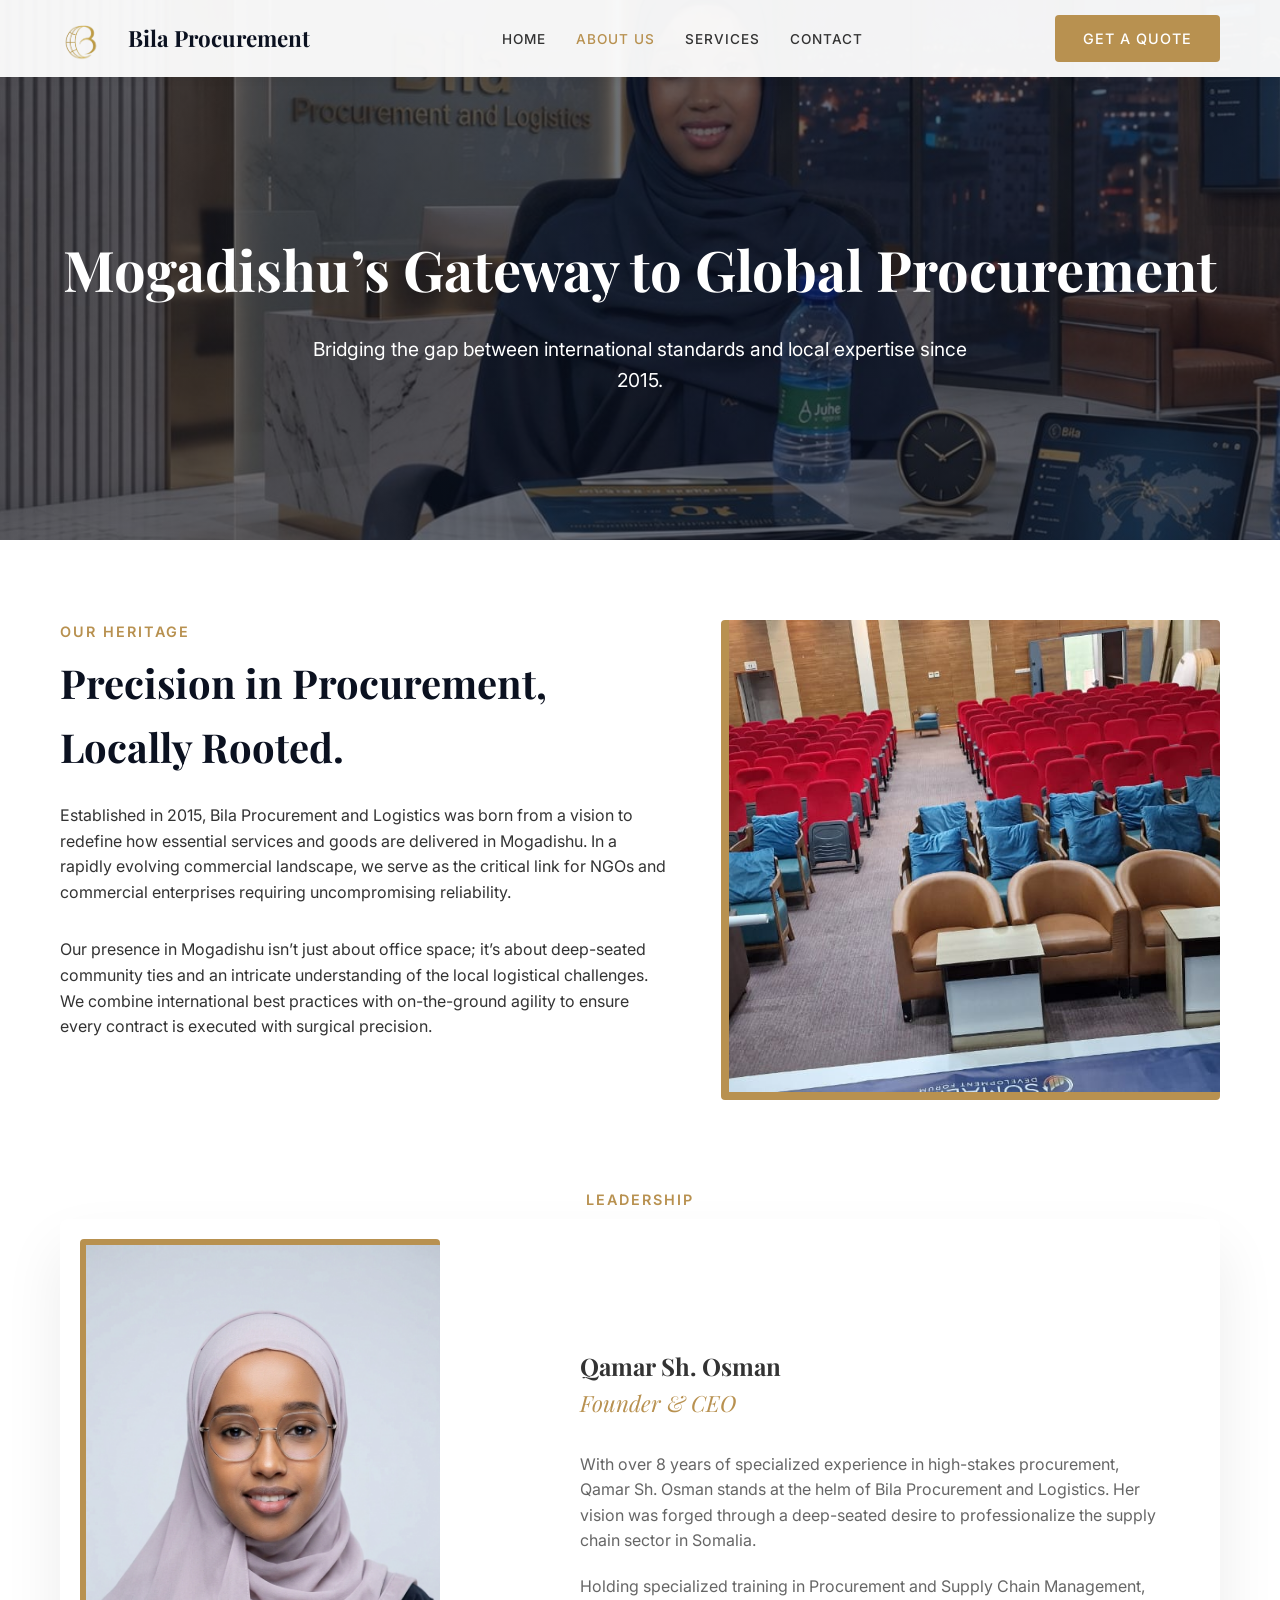
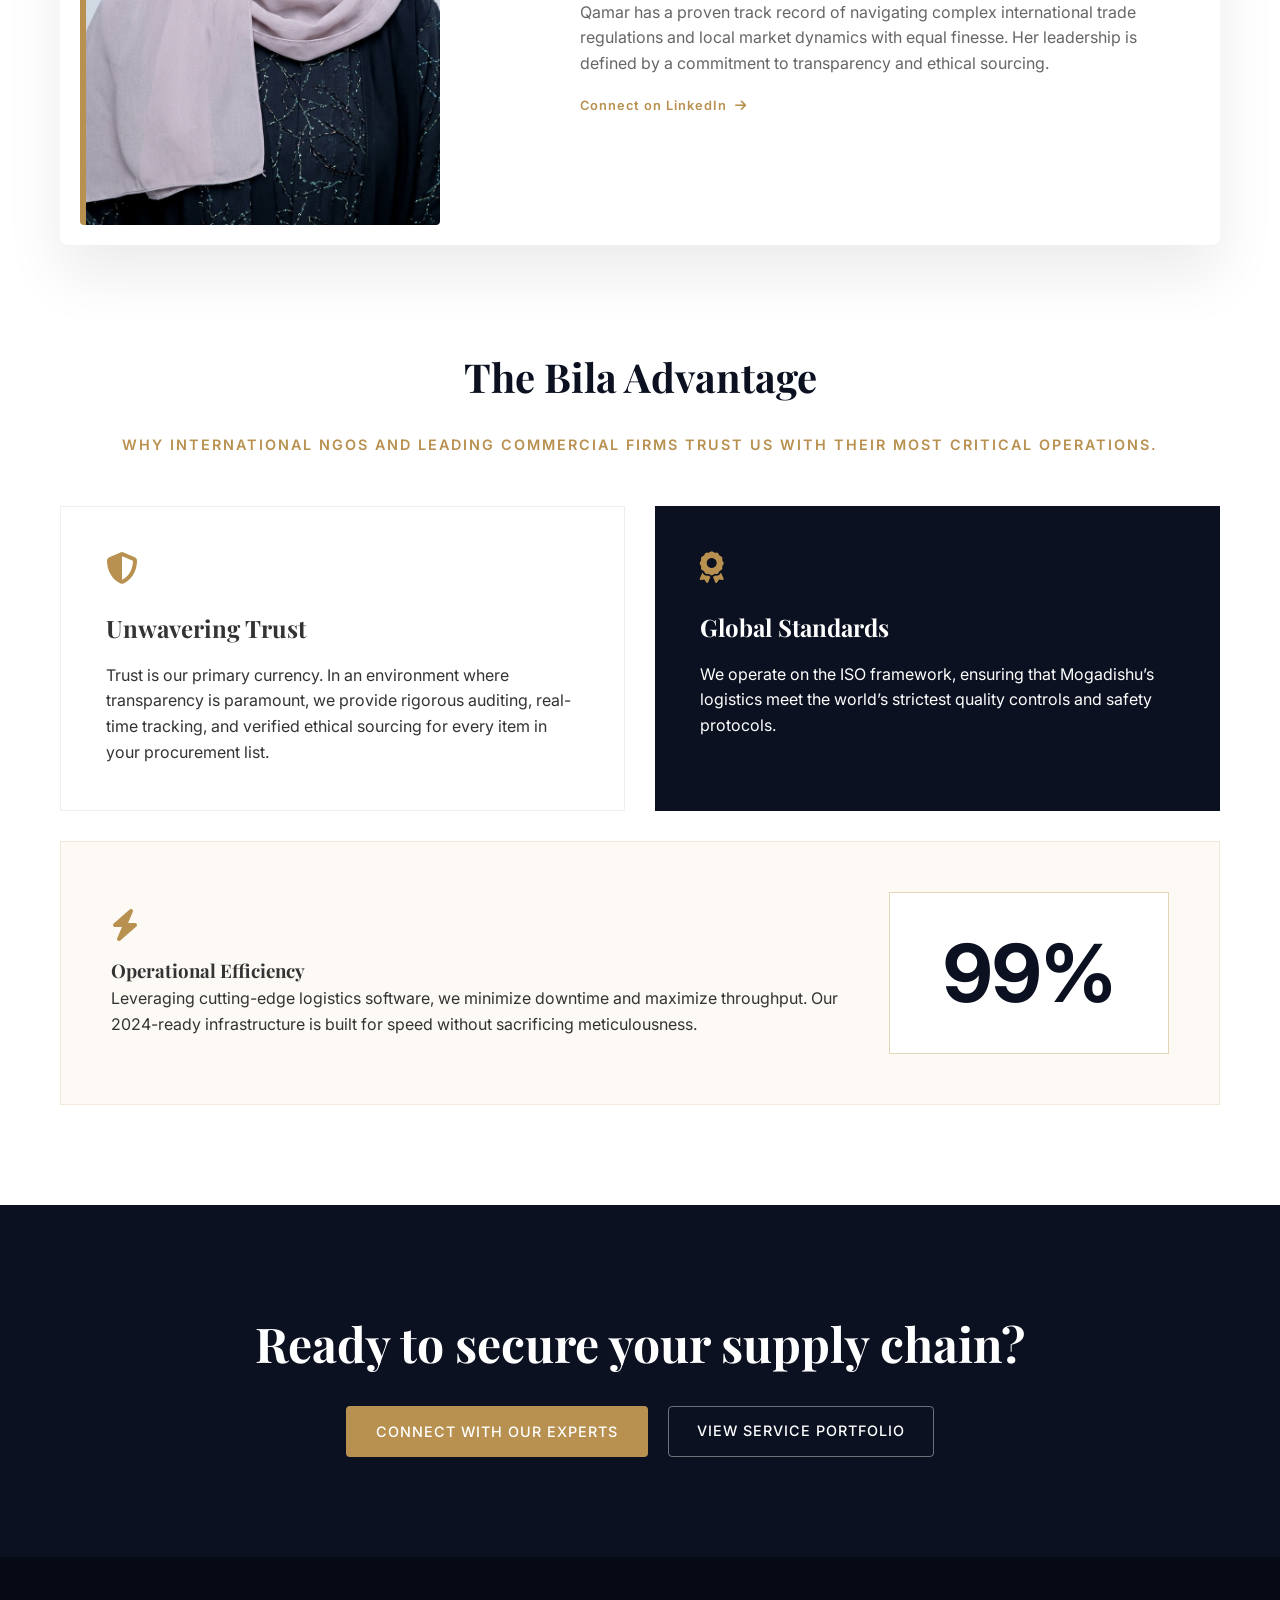
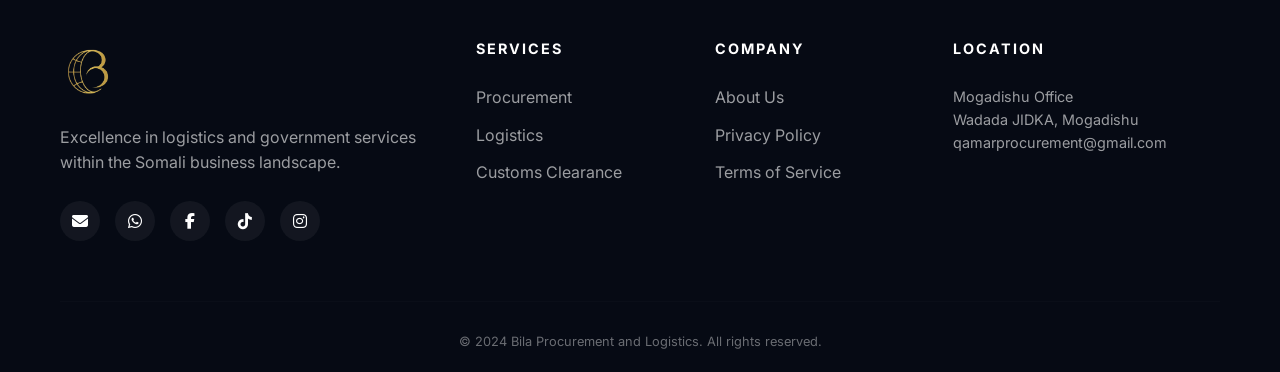
==== about.html @ c864e660 "Initial commit: Add Bila Procurment website" ====
<!DOCTYPE html>
<html lang="en">
<head>
    <meta charset="UTF-8">
    <meta name="viewport" content="width=device-width, initial-scale=1.0">
    <meta name="description" content="About Bila Procurement - Our heritage, leadership, and operational excellence in Somalia.">
    <title>About Us | Bila Procurement</title>
    
    <!-- Google Fonts -->
    <link rel="preconnect" href="https://fonts.googleapis.com">
    <link rel="preconnect" href="https://fonts.gstatic.com" crossorigin>
    <link href="https://fonts.googleapis.com/css2?family=Inter:wght@300;400;500;600&family=Playfair+Display:ital,wght@0,600;0,700;1,600&display=swap" rel="stylesheet">
    
    <!-- Font Awesome -->
    <link rel="stylesheet" href="https://cdnjs.cloudflare.com/ajax/libs/font-awesome/6.4.0/css/all.min.css">
    
    <!-- Custom CSS -->
    <link rel="stylesheet" href="styles.css">
    <style>
        .about-hero {
            height: 60vh;
            background: linear-gradient(rgba(11, 17, 32, 0.6), rgba(11, 17, 32, 0.6)), url('assets/about_hero_new.jpeg') no-repeat center center/cover;
            display: flex;
            align-items: center;
            justify-content: center;
            text-align: center;
            color: var(--white);
            padding-top: 80px;
        }

        .about-hero h1 {
            font-size: 3.5rem;
            margin-bottom: 20px;
        }

        .about-hero p {
            font-size: 1.2rem;
            max-width: 700px;
            margin: 0 auto;
            opacity: 0.9;
        }

        .heritage-section {
            padding: 80px 0;
            background: var(--white);
        }

        .heritage-grid {
            display: grid;
            grid-template-columns: 1.1fr 0.9fr;
            gap: 50px;
            align-items: flex-start;
        }

        .heritage-images {
            position: relative;
        }

        .heritage-images img {
            width: 100%;
            height: 480px;
            object-fit: cover;
            border-radius: 4px;
            border-left: 8px solid var(--secondary-color);
            border-bottom: 8px solid var(--secondary-color);
        }

        .leader-card {
            display: grid;
            grid-template-columns: 400px 1fr;
            gap: 60px;
            align-items: stretch;
            background: var(--white);
            padding: 0;
            box-shadow: 0 30px 60px rgba(0,0,0,0.08);
            border-radius: 8px;
            overflow: hidden;
        }

        .leader-image {
            position: relative;
            padding: 20px;
        }

        .leader-image img {
            width: 100%;
            height: 100%;
            object-fit: cover;
            display: block;
            border-left: 6px solid var(--secondary-color);
            border-top: 6px solid var(--secondary-color);
            border-radius: 4px;
        }

        .leader-info {
            padding: 40px 60px;
            display: flex;
            flex-direction: column;
            justify-content: center;
        }

        .leader-title {
            display: block;
            color: var(--secondary-color);
            font-family: var(--font-heading);
            font-size: 1.4rem;
            font-style: italic;
            margin-bottom: 30px;
        }

        .leader-bio p {
            margin-bottom: 20px;
            color: var(--text-light);
        }

        .advantage-section {
            padding: 100px 0;
            text-align: center;
        }

        .advantage-grid {
            display: grid;
            grid-template-columns: repeat(2, 1fr);
            gap: 30px;
            margin-top: 50px;
            align-items: stretch;
        }

        .advantage-card {
            padding: 45px;
            text-align: left;
            border: 1px solid #eee;
            background: var(--white);
            display: flex;
            flex-direction: column;
            justify-content: flex-start;
            min-height: 300px;
            transition: var(--transition);
        }

        .advantage-card.dark {
            background: var(--primary-color);
            color: var(--white);
            border: none;
        }

        .advantage-card i {
            font-size: 2rem;
            color: var(--secondary-color);
            margin-bottom: 25px;
            display: block;
        }

        .advantage-card h3 {
            font-size: 1.5rem;
            margin-bottom: 15px;
        }

        .efficiency-card {
            grid-column: span 2;
            display: grid;
            grid-template-columns: 1fr 280px;
            background: #fdfaf5;
            padding: 50px;
            align-items: center;
            gap: 50px;
            border: 1px solid #f2e9d9;
            text-align: left;
        }

        .percentage-box {
            font-size: 5rem;
            font-weight: 700;
            color: var(--primary-color);
            text-align: center;
            border: 1px solid #e5d5b7;
            padding: 40px;
            background: var(--white);
            line-height: 1;
            display: flex;
            align-items: center;
            justify-content: center;
        }
    </style>
</head>
<body>
    <!-- Navbar -->
    <nav class="navbar" id="navbar">
        <div class="container nav-container">
            <a href="index.html" class="logo">
                <img src="assets/logo_rb.png" alt="Bila Procurement Logo" class="brand-logo">
                <span class="brand-name">Bila Procurement</span>
            </a>
            <ul class="nav-links">
                <li><a href="index.html">HOME</a></li>
                <li><a href="about.html" class="active">ABOUT US</a></li>
                <li><a href="services.html">SERVICES</a></li>
                <li><a href="contact.html">CONTACT</a></li>
            </ul>
            <a href="#" class="btn btn-gold">GET A QUOTE</a>
            <button class="mobile-menu-btn"><i class="fa-solid fa-bars"></i></button>
        </div>
    </nav>

    <!-- About Hero -->
    <header class="about-hero">
        <div class="container">
            <h1 class="fade-in-up">Mogadishu’s Gateway to Global Procurement</h1>
            <p class="fade-in-up delay-1">Bridging the gap between international standards and local expertise since 2015.</p>
        </div>
    </header>

    <!-- Heritage Section -->
    <section class="heritage-section">
        <div class="container">
            <div class="heritage-grid">
                <div class="heritage-text">
                    <span class="section-subtitle">OUR HERITAGE</span>
                    <h2 class="section-title">Precision in Procurement, Locally Rooted.</h2>
                    <p>Established in 2015, Bila Procurement and Logistics was born from a vision to redefine how essential services and goods are delivered in Mogadishu. In a rapidly evolving commercial landscape, we serve as the critical link for NGOs and commercial enterprises requiring uncompromising reliability.</p>
                    <p class="mt-4">Our presence in Mogadishu isn’t just about office space; it’s about deep-seated community ties and an intricate understanding of the local logistical challenges. We combine international best practices with on-the-ground agility to ensure every contract is executed with surgical precision.</p>
                </div>
                <div class="heritage-images">
                    <img src="assets/heritage_office.jpeg" alt="Strategic Operations Office">
                </div>
            </div>
        </div>
    </section>

    <!-- Leadership Section -->
    <section class="leadership-section">
        <div class="container">
            <span class="section-subtitle text-center">LEADERSHIP</span>
            <div class="leader-card">
                <div class="leader-image">
                    <img src="assets/owner_profile.png" alt="Qamar Sh. Osman - Founder & CEO">
                </div>
                <div class="leader-info">
                    <h2>Qamar Sh. Osman</h2>
                    <span class="leader-title">Founder & CEO</span>
                    <div class="leader-bio">
                        <p>With over 8 years of specialized experience in high-stakes procurement, Qamar Sh. Osman stands at the helm of Bila Procurement and Logistics. Her vision was forged through a deep-seated desire to professionalize the supply chain sector in Somalia.</p>
                        <p>Holding specialized training in Procurement and Supply Chain Management, Qamar has a proven track record of navigating complex international trade regulations and local market dynamics with equal finesse. Her leadership is defined by a commitment to transparency and ethical sourcing.</p>
                        <a href="#" class="learn-more">Connect on LinkedIn <i class="fa-solid fa-arrow-right"></i></a>
                    </div>
                </div>
            </div>
        </div>
    </section>

    <!-- Advantage Section -->
    <section class="advantage-section">
        <div class="container">
            <h2 class="section-title">The Bila Advantage</h2>
            <p class="section-subtitle">Why international NGOs and leading commercial firms trust us with their most critical operations.</p>
            
            <div class="advantage-grid">
                <div class="advantage-card">
                    <i class="fa-solid fa-shield-halved"></i>
                    <h3>Unwavering Trust</h3>
                    <p>Trust is our primary currency. In an environment where transparency is paramount, we provide rigorous auditing, real-time tracking, and verified ethical sourcing for every item in your procurement list.</p>
                </div>
                <div class="advantage-card dark">
                    <i class="fa-solid fa-award"></i>
                    <h3>Global Standards</h3>
                    <p>We operate on the ISO framework, ensuring that Mogadishu’s logistics meet the world’s strictest quality controls and safety protocols.</p>
                </div>
                <div class="efficiency-card">
                    <div class="efficiency-text" style="text-align: left;">
                        <i class="fa-solid fa-bolt" style="color: var(--secondary-color); font-size: 2rem; margin-bottom: 15px; display: block;"></i>
                        <h3>Operational Efficiency</h3>
                        <p>Leveraging cutting-edge logistics software, we minimize downtime and maximize throughput. Our 2024-ready infrastructure is built for speed without sacrificing meticulousness.</p>
                    </div>
                    <div class="percentage-box">99%</div>
                </div>
            </div>
        </div>
    </section>

    <!-- CTA Section -->
    <section class="cta">
        <div class="container text-center">
            <h2 class="cta-title">Ready to secure your supply chain?</h2>
            <div class="cta-buttons">
                <a href="#" class="btn btn-gold-solid">CONNECT WITH OUR EXPERTS</a>
                <a href="#" class="btn btn-outline-light">VIEW SERVICE PORTFOLIO</a>
            </div>
        </div>
    </section>

    <!-- Footer -->
    <footer class="footer">
        <div class="container">
            <div class="footer-grid">
                <div class="footer-col brand-col">
                    <img src="assets/logo_rb.png" alt="Bila Procurement Logo" class="brand-logo footer-img-logo">
                    <p>Excellence in logistics and government services within the Somali business landscape.</p>
                    <div class="social-links">
                        <a href="mailto:qamarprocurement@gmail.com"><i class="fa-solid fa-envelope"></i></a>
                        <a href="https://wa.me/252612448933" target="_blank"><i class="fa-brands fa-whatsapp"></i></a>
                        <a href="https://www.facebook.com/profile.php?id=61586562456490" target="_blank"><i class="fa-brands fa-facebook-f"></i></a>
                        <a href="https://www.tiktok.com/@bilaprocurementandlogis?_r=1&_t=ZS-967D7Y0kADg" target="_blank"><i class="fa-brands fa-tiktok"></i></a>
                        <a href="https://www.instagram.com/dayax.co?igsh=MWN1MXNhb2E5cjM3dg==" target="_blank"><i class="fa-brands fa-instagram"></i></a>
                    </div>
                </div>
                <div class="footer-col">
                    <h4>SERVICES</h4>
                    <ul>
                        <li><a href="#">Procurement</a></li>
                        <li><a href="#">Logistics</a></li>
                        <li><a href="#">Customs Clearance</a></li>
                    </ul>
                </div>
                <div class="footer-col">
                    <h4>COMPANY</h4>
                    <ul>
                        <li><a href="about.html">About Us</a></li>
                        <li><a href="#">Privacy Policy</a></li>
                        <li><a href="#">Terms of Service</a></li>
                    </ul>
                </div>
                <div class="footer-col">
                    <h4>LOCATION</h4>
                    <p style="opacity: 0.6; font-size: 0.9rem;">Mogadishu Office<br>Wadada JIDKA, Mogadishu<br>qamarprocurement@gmail.com</p>
                </div>
            </div>
            <div class="footer-bottom">
                <p>&copy; 2024 Bila Procurement and Logistics. All rights reserved.</p>
            </div>
        </div>
    </footer>

    <script src="script.js"></script>
</body>
</html>
---- styles.css ----
/* CSS Reset & Variables */
:root {
    --primary-color: #0b1120;
    --secondary-color: #b89150;
    --secondary-hover: #a67e3a;
    --text-color: #333333;
    --text-light: #666666;
    --bg-light: #f9fafb;
    --white: #ffffff;
    --font-heading: 'Playfair Display', serif;
    --font-body: 'Inter', sans-serif;
    --transition: all 0.3s ease;
}

* {
    margin: 0;
    padding: 0;
    box-sizing: border-box;
}

html {
    scroll-behavior: smooth;
}

body {
    font-family: var(--font-body);
    color: var(--text-color);
    line-height: 1.6;
    overflow-x: hidden;
}

.container {
    max-width: 1200px;
    margin: 0 auto;
    padding: 0 20px;
}

/* Typography */
h1, h2, h3, .logo {
    font-family: var(--font-heading);
}

.section-subtitle {
    display: block;
    color: var(--secondary-color);
    font-weight: 600;
    font-size: 0.9rem;
    letter-spacing: 2px;
    margin-bottom: 0.5rem;
    text-transform: uppercase;
}

.section-title {
    font-size: 2.5rem;
    color: var(--primary-color);
    margin-bottom: 1.5rem;
}

.mt-4 { margin-top: 2rem; }
.text-center { text-align: center; }

/* Buttons */
.btn {
    display: inline-block;
    padding: 12px 28px;
    border-radius: 4px;
    text-decoration: none;
    font-weight: 500;
    font-size: 0.9rem;
    transition: var(--transition);
    cursor: pointer;
    text-transform: uppercase;
    letter-spacing: 1px;
}

.btn-gold {
    background-color: var(--secondary-color);
    color: var(--white);
}

.btn-gold:hover {
    background-color: var(--secondary-hover);
}

.btn-gold-solid {
    background-color: var(--secondary-color);
    color: var(--white);
    border: 2px solid var(--secondary-color);
}

.btn-gold-solid:hover {
    background-color: var(--secondary-hover);
    border-color: var(--secondary-hover);
}

.btn-outline {
    background-color: transparent;
    color: var(--white);
    border: 2px solid var(--white);
}

.btn-outline:hover {
    background-color: var(--white);
    color: var(--primary-color);
}

.btn-outline-light {
    background-color: transparent;
    color: var(--white);
    border: 1px solid rgba(255,255,255,0.4);
}

.btn-outline-light:hover {
    background-color: var(--white);
    color: var(--primary-color);
}

/* Navbar */
.navbar {
    position: fixed;
    top: 0;
    left: 0;
    width: 100%;
    z-index: 1000;
    background: rgba(255, 255, 255, 0.95);
    padding: 15px 0;
    box-shadow: 0 2px 10px rgba(0,0,0,0.05);
    transition: var(--transition);
}

.nav-container {
    display: flex;
    justify-content: space-between;
    align-items: center;
}

.logo {
    display: flex;
    align-items: center;
    gap: 12px;
    text-decoration: none;
}

.brand-logo {
    height: 45px;
    width: auto;
    object-fit: contain;
}

.brand-name {
    color: var(--primary-color);
    font-size: 1.4rem;
    font-weight: 700;
}

.footer-img-logo {
    margin-bottom: 20px;
    height: 60px;
}

.nav-links {
    display: flex;
    list-style: none;
    gap: 30px;
}

.nav-links a {
    text-decoration: none;
    color: var(--text-color);
    font-weight: 500;
    font-size: 0.85rem;
    transition: var(--transition);
    letter-spacing: 1px;
}

.nav-links a:hover, .nav-links a.active {
    color: var(--secondary-color);
}

.mobile-menu-btn {
    display: none;
    background: none;
    border: none;
    font-size: 1.5rem;
    cursor: pointer;
}

/* Hero Section */
.hero {
    height: 100vh;
    background: linear-gradient(rgba(11, 17, 32, 0.45), rgba(11, 17, 32, 0.45)), 
                url('assets/presentation team11.png') no-repeat center center/cover;
    display: flex;
    align-items: center;
    position: relative;
    padding-top: 80px;
}

.hero-overlay {
    display: none; /* Already integrated in background linear-gradient */
}

.hero-content {
    position: relative;
    z-index: 1;
    color: var(--white);
    max-width: 800px;
}

.hero h1 {
    font-size: 4rem;
    line-height: 1.1;
    margin-bottom: 2rem;
}

.hero p {
    font-size: 1.2rem;
    margin-bottom: 2.5rem;
    opacity: 0.9;
    font-weight: 300;
}

.hero-buttons {
    display: flex;
    gap: 20px;
}

/* Stats Banner */
.stats-banner {
    background: var(--white);
    padding: 60px 0;
    border-bottom: 1px solid #eee;
}

.stats-grid {
    display: grid;
    grid-template-columns: repeat(4, 1fr);
    gap: 30px;
    text-align: left;
}

.stat-item {
    padding: 10px;
    border-left: 2px solid var(--secondary-color);
    padding-left: 20px;
}

.stat-item h2 {
    font-size: 2.5rem;
    color: var(--primary-color);
    margin-bottom: 5px;
}

.stat-item p {
    font-size: 0.75rem;
    color: var(--text-light);
    letter-spacing: 1px;
    font-weight: 600;
}

/* Foundation Section */
.foundation {
    padding: 100px 0;
    background-color: var(--bg-light);
}

.foundation-content {
    display: grid;
    grid-template-columns: 1fr 1fr;
    gap: 80px;
    align-items: center; /* Ensures vertical centering */
}

.foundation-text .quote {
    font-family: var(--font-heading);
    font-size: 1.3rem;
    font-style: italic;
    color: var(--text-light);
    border-top: 1px solid #ddd;
    padding-top: 20px;
    margin-top: 10px;
}

.foundation-text .desc {
    color: var(--text-light);
    font-size: 1.1rem;
}

.image-wrapper {
    position: relative;
    padding: 10px;
    background: var(--white);
    box-shadow: 20px 20px 0 var(--secondary-color);
}

.image-wrapper img {
    width: 100%;
    height: 500px; /* Controlled height to match text */
    object-fit: cover; /* Crops the image kor iyo hoos */
    object-position: center top; /* Focuses on the face/upper body */
    display: block;
}

/* Services Section */
.services {
    padding: 100px 0;
}

.section-header {
    margin-bottom: 60px;
}

.services-grid {
    display: grid;
    grid-template-columns: repeat(4, 1fr);
    gap: 30px;
}

.service-card {
    padding: 40px 30px;
    background: var(--white);
    border: 1px solid #eee;
    transition: var(--transition);
}

.service-card:hover {
    box-shadow: 0 15px 40px rgba(0,0,0,0.08);
    transform: translateY(-10px);
}

.icon-wrapper {
    width: 60px;
    height: 60px;
    background: #fdf8f0;
    color: var(--secondary-color);
    display: flex;
    align-items: center;
    justify-content: center;
    font-size: 1.5rem;
    margin-bottom: 25px;
    border-radius: 4px;
}

.service-card h3 {
    font-size: 1.4rem;
    margin-bottom: 15px;
    color: var(--primary-color);
}

.service-card p {
    color: var(--text-light);
    font-size: 0.95rem;
    margin-bottom: 20px;
}

.learn-more {
    text-decoration: none;
    color: var(--secondary-color);
    font-weight: 600;
    font-size: 0.8rem;
    letter-spacing: 1px;
    display: flex;
    align-items: center;
    gap: 8px;
}

/* CTA Section */
.cta {
    background: var(--primary-color);
    color: var(--white);
    padding: 100px 0;
    position: relative;
    overflow: hidden;
}

.cta-title {
    font-size: 3rem;
    margin-bottom: 1.5rem;
}

.cta-desc {
    max-width: 700px;
    margin: 0 auto 3rem;
    font-size: 1.1rem;
    opacity: 0.8;
}

.cta-buttons {
    display: flex;
    justify-content: center;
    gap: 20px;
}

/* Footer */
.footer {
    background: #060a14;
    color: var(--white);
    padding: 80px 0 20px;
}

.footer-grid {
    display: grid;
    grid-template-columns: 2fr 1fr 1fr 1.5fr;
    gap: 60px;
    margin-bottom: 60px;
}

.footer-logo {
    font-size: 1.8rem;
    margin-bottom: 20px;
}

.brand-col p {
    opacity: 0.6;
    margin-bottom: 25px;
}

.social-links {
    display: flex;
    gap: 15px;
}

.social-links a {
    width: 40px;
    height: 40px;
    background: rgba(255,255,255,0.05);
    color: var(--white);
    display: flex;
    align-items: center;
    justify-content: center;
    border-radius: 50%;
    transition: var(--transition);
    text-decoration: none;
}

.social-links a:hover {
    background: var(--secondary-color);
}

.footer-col h4 {
    font-size: 0.9rem;
    letter-spacing: 2px;
    margin-bottom: 25px;
    text-transform: uppercase;
}

.footer-col ul {
    list-style: none;
}

.footer-col ul li {
    margin-bottom: 12px;
}

.footer-col ul a {
    color: var(--white);
    text-decoration: none;
    opacity: 0.6;
    transition: var(--transition);
}

.footer-col ul a:hover {
    opacity: 1;
    color: var(--secondary-color);
}

.newsletter-form {
    display: flex;
    margin-top: 20px;
}

.newsletter-form input {
    flex: 1;
    padding: 12px 15px;
    background: rgba(255,255,255,0.05);
    border: 1px solid rgba(255,255,255,0.1);
    color: var(--white);
    border-radius: 4px 0 0 4px;
    outline: none;
}

.newsletter-form button {
    padding: 0 20px;
    background: var(--secondary-color);
    border: none;
    color: var(--white);
    border-radius: 0 4px 4px 0;
    cursor: pointer;
}

.footer-bottom {
    padding-top: 30px;
    border-top: 1px solid rgba(255,255,255,0.05);
    text-align: center;
    font-size: 0.8rem;
    opacity: 0.4;
}

/* Animations */
.fade-in-up {
    animation: fadeInUp 0.8s ease forwards;
}

.delay-1 { animation-delay: 0.2s; }
.delay-2 { animation-delay: 0.4s; }

@keyframes fadeInUp {
    from {
        opacity: 0;
        transform: translateY(30px);
    }
    to {
        opacity: 1;
        transform: translateY(0);
    }
}

/* Responsive */
@media (max-width: 1024px) {
    .hero h1 { font-size: 3rem; }
    .services-grid { grid-template-columns: repeat(2, 1fr); }
    .footer-grid { grid-template-columns: repeat(2, 1fr); }
}

@media (max-width: 768px) {
    .nav-links, .navbar .btn { display: none; }
    .mobile-menu-btn { display: block; }
    .hero h1 { font-size: 2.5rem; }
    .stats-grid { grid-template-columns: repeat(2, 1fr); }
    .foundation-content { grid-template-columns: 1fr; }
    .cta-title { font-size: 2rem; }
}
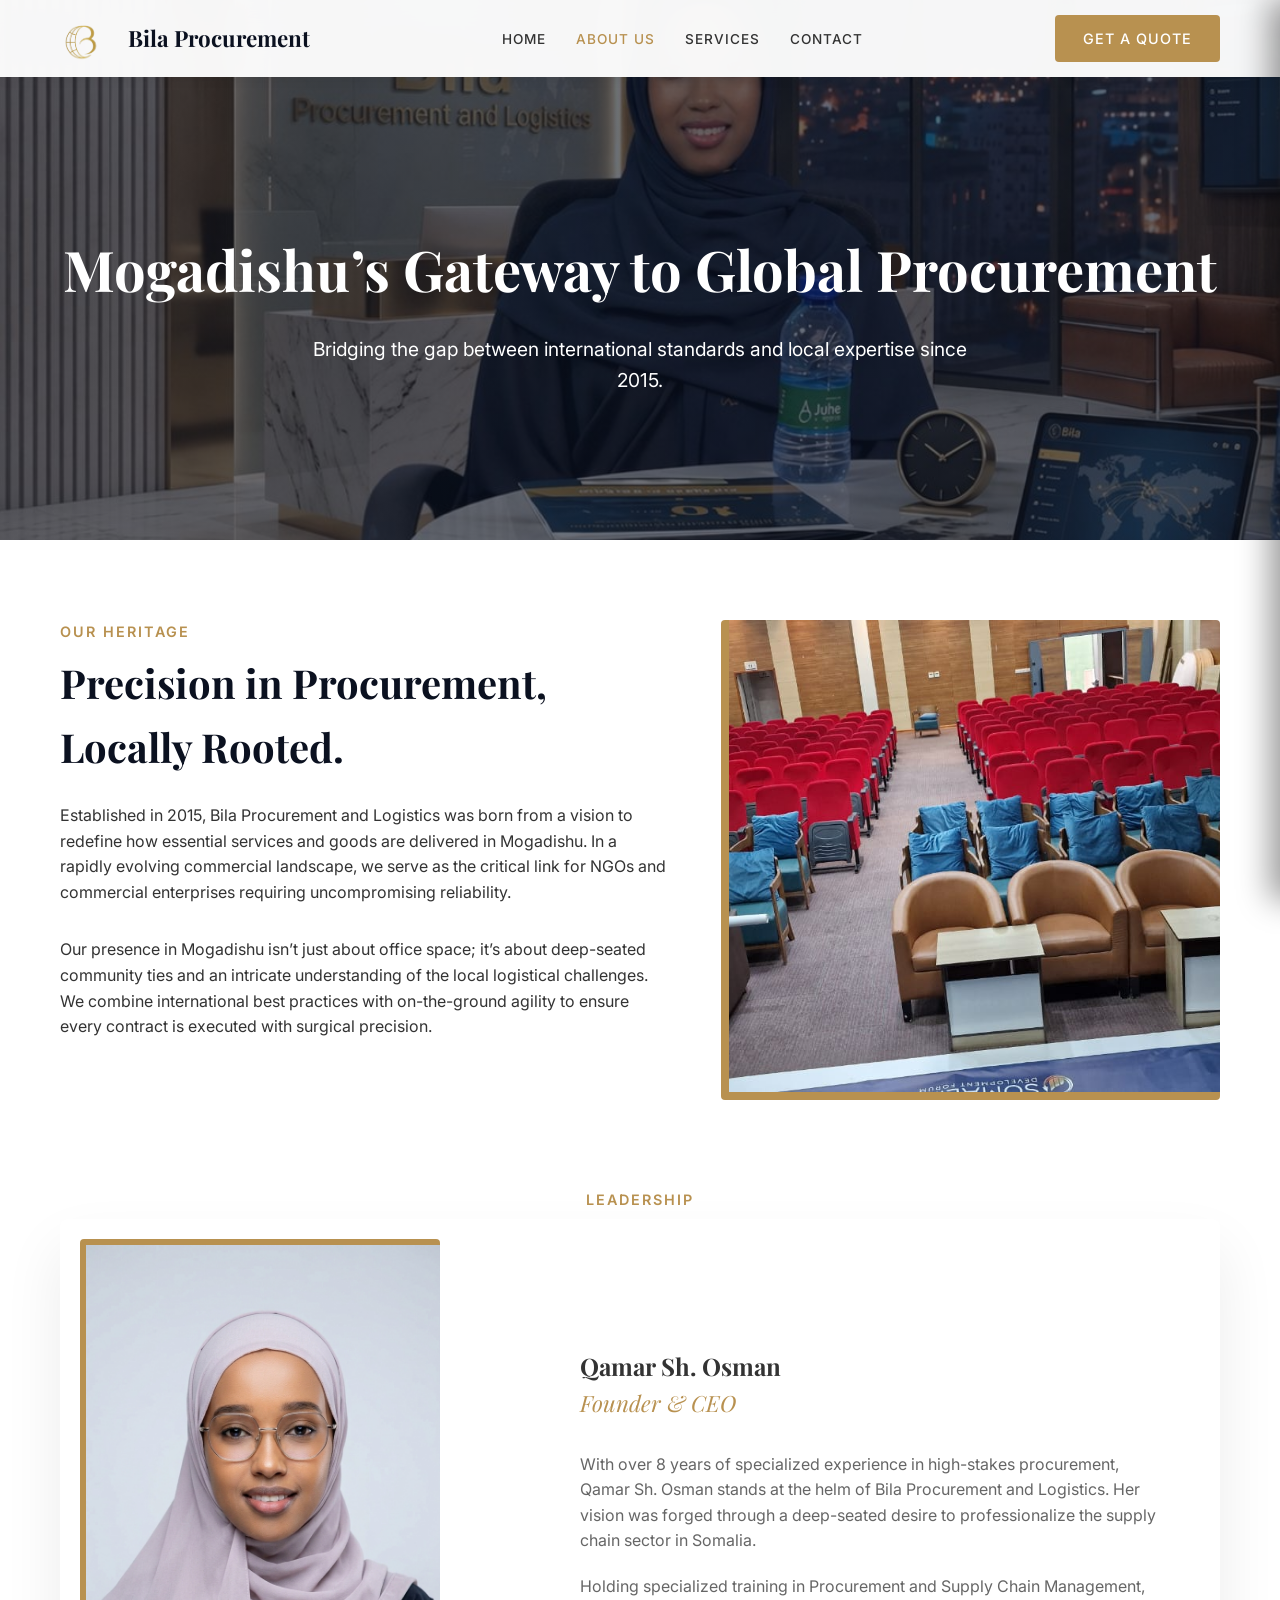
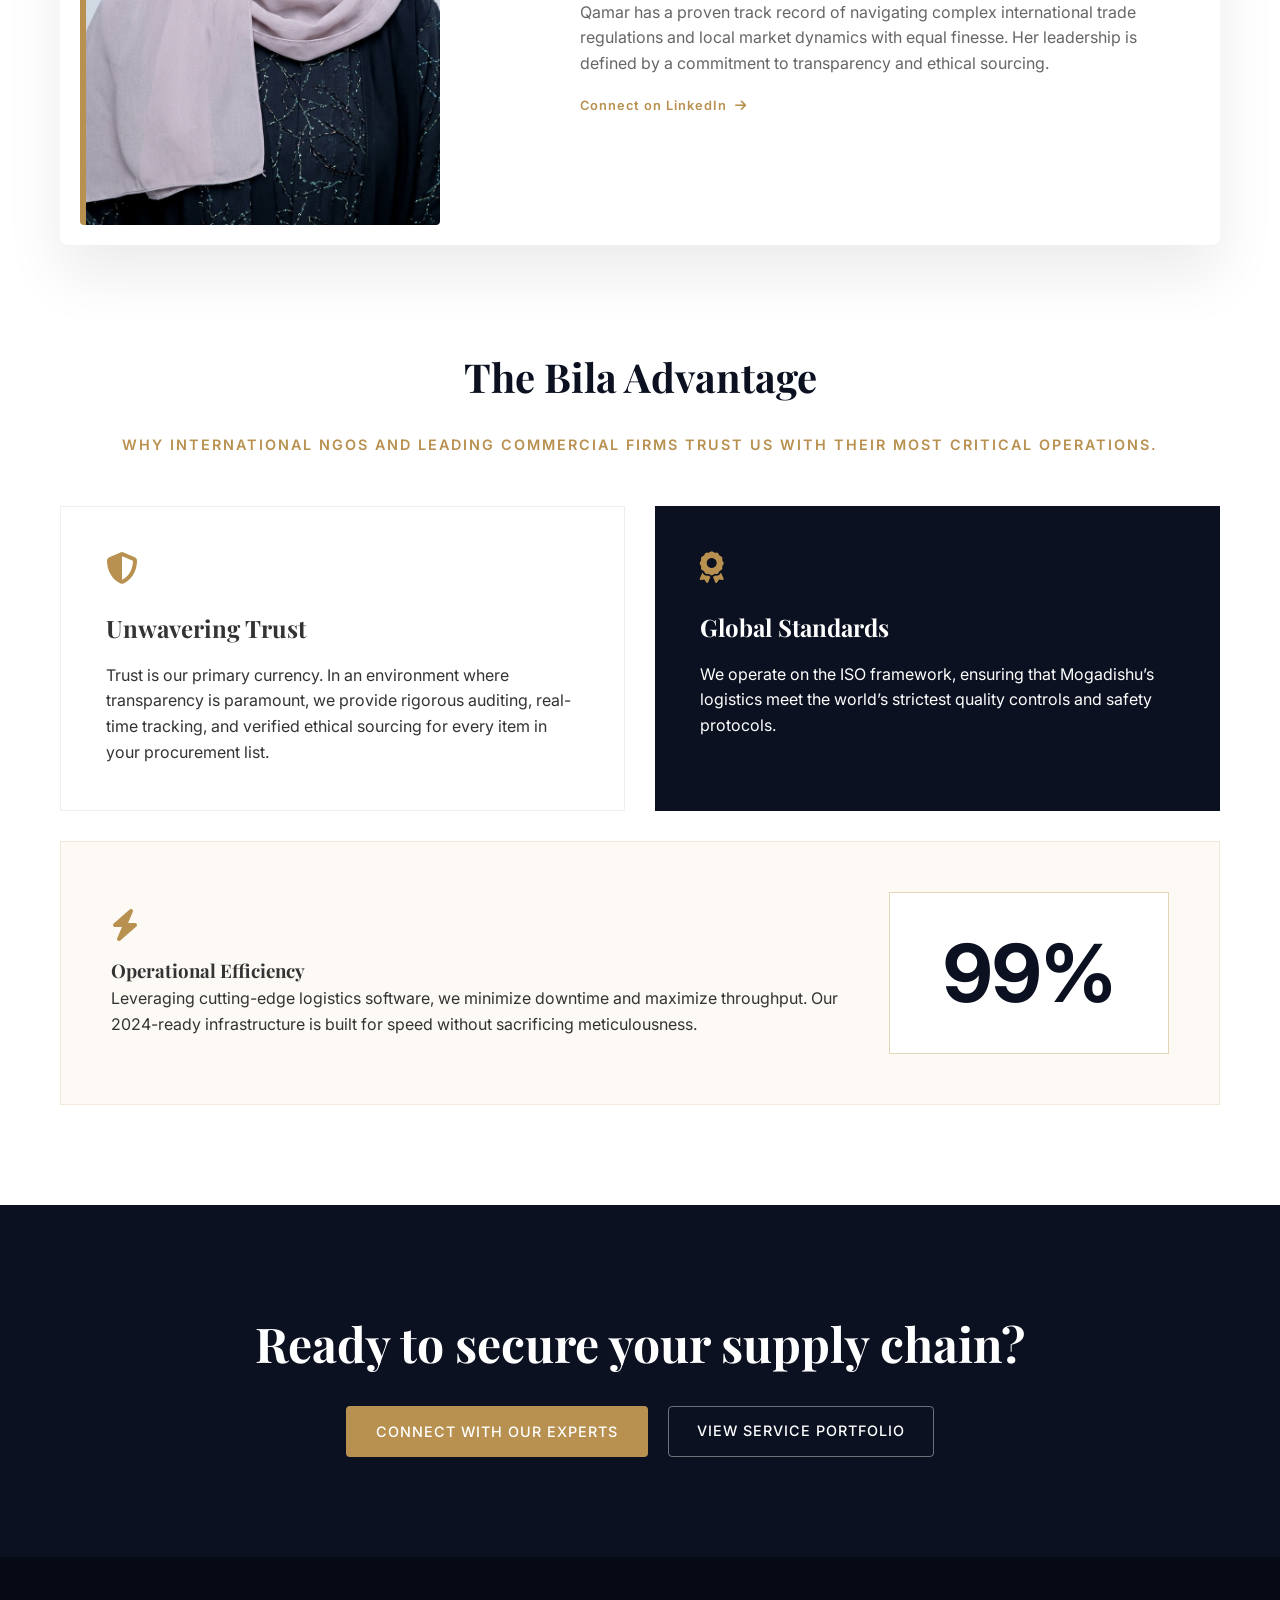
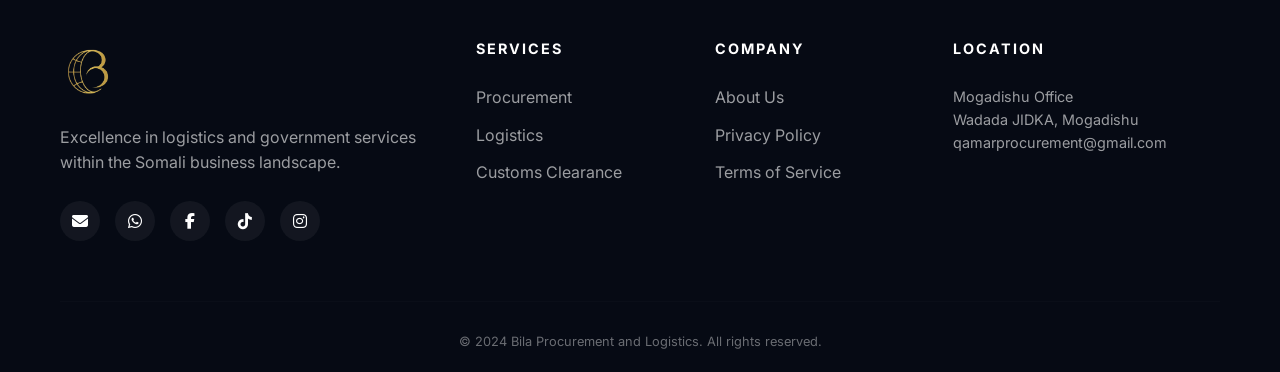
==== commit c4dd5ce0: "Enhance mobile and tablet responsiveness, add mobile drawer navigation, and enable GitHub Pages depl" ====
--- a/about.html
+++ b/about.html
@@ -197,8 +197,8 @@
                 <li><a href="services.html">SERVICES</a></li>
                 <li><a href="contact.html">CONTACT</a></li>
             </ul>
-            <a href="#" class="btn btn-gold">GET A QUOTE</a>
-            <button class="mobile-menu-btn"><i class="fa-solid fa-bars"></i></button>
+            <a href="contact.html" class="btn btn-gold">GET A QUOTE</a>
+            <button class="mobile-menu-btn" aria-label="Open menu"><i class="fa-solid fa-bars"></i></button>
         </div>
     </nav>
 
--- a/styles.css
+++ b/styles.css
@@ -122,9 +122,11 @@
     left: 0;
     width: 100%;
     z-index: 1000;
-    background: rgba(255, 255, 255, 0.95);
+    background: rgba(255, 255, 255, 0.96);
+    backdrop-filter: blur(12px);
+    -webkit-backdrop-filter: blur(12px);
     padding: 15px 0;
-    box-shadow: 0 2px 10px rgba(0,0,0,0.05);
+    box-shadow: 0 2px 12px rgba(0,0,0,0.06);
     transition: var(--transition);
 }
 
@@ -182,7 +184,16 @@
     background: none;
     border: none;
     font-size: 1.5rem;
+    color: var(--primary-color);
     cursor: pointer;
+    padding: 6px 10px;
+    border-radius: 6px;
+    transition: var(--transition);
+}
+
+.mobile-menu-btn:hover {
+    color: var(--secondary-color);
+    background: rgba(197, 160, 89, 0.1);
 }
 
 /* Hero Section */
@@ -515,6 +526,194 @@
     }
 }
 
+/* Mobile Drawer Navigation */
+.mobile-drawer-overlay {
+    position: fixed;
+    top: 0;
+    left: 0;
+    width: 100%;
+    height: 100%;
+    background: rgba(11, 17, 32, 0.65);
+    backdrop-filter: blur(4px);
+    -webkit-backdrop-filter: blur(4px);
+    z-index: 1100;
+    opacity: 0;
+    visibility: hidden;
+    transition: opacity 0.3s ease, visibility 0.3s ease;
+}
+
+.mobile-drawer-overlay.active {
+    opacity: 1;
+    visibility: visible;
+}
+
+.mobile-drawer {
+    position: fixed;
+    top: 0;
+    right: 0;
+    width: 320px;
+    max-width: 85vw;
+    height: 100%;
+    background: #0d1527;
+    color: #ffffff;
+    z-index: 1200;
+    transform: translateX(100%);
+    transition: transform 0.35s cubic-bezier(0.16, 1, 0.3, 1);
+    display: flex;
+    flex-direction: column;
+    box-shadow: -10px 0 30px rgba(0, 0, 0, 0.4);
+    overflow-y: auto;
+}
+
+.mobile-drawer.active {
+    transform: translateX(0);
+}
+
+.mobile-drawer-header {
+    display: flex;
+    align-items: center;
+    justify-content: space-between;
+    padding: 20px 24px;
+    border-bottom: 1px solid rgba(255, 255, 255, 0.1);
+}
+
+.mobile-drawer-logo {
+    display: flex;
+    align-items: center;
+    gap: 10px;
+    text-decoration: none;
+    color: #ffffff;
+    font-weight: 700;
+    font-size: 1.1rem;
+}
+
+.mobile-drawer-logo img {
+    height: 36px;
+    width: auto;
+}
+
+.mobile-drawer-close {
+    background: rgba(255, 255, 255, 0.08);
+    border: none;
+    color: #ffffff;
+    width: 38px;
+    height: 38px;
+    border-radius: 50%;
+    display: flex;
+    align-items: center;
+    justify-content: center;
+    font-size: 1.1rem;
+    cursor: pointer;
+    transition: var(--transition);
+}
+
+.mobile-drawer-close:hover {
+    background: var(--secondary-color);
+    transform: rotate(90deg);
+}
+
+.mobile-nav-links {
+    list-style: none;
+    padding: 24px;
+    display: flex;
+    flex-direction: column;
+    gap: 8px;
+}
+
+.mobile-nav-links li a {
+    display: flex;
+    align-items: center;
+    gap: 14px;
+    padding: 14px 16px;
+    color: rgba(255, 255, 255, 0.85);
+    text-decoration: none;
+    font-size: 0.95rem;
+    font-weight: 500;
+    letter-spacing: 0.5px;
+    border-radius: 8px;
+    transition: var(--transition);
+}
+
+.mobile-nav-links li a:hover,
+.mobile-nav-links li a.active {
+    background: rgba(197, 160, 89, 0.15);
+    color: var(--secondary-color);
+    padding-left: 20px;
+}
+
+.mobile-nav-links li a i {
+    width: 20px;
+    color: var(--secondary-color);
+    font-size: 0.95rem;
+}
+
+.mobile-drawer-body {
+    padding: 0 24px 24px;
+    display: flex;
+    flex-direction: column;
+    gap: 20px;
+    margin-top: auto;
+}
+
+.mobile-drawer-btn {
+    display: block;
+    width: 100%;
+    text-align: center;
+    padding: 14px;
+    font-weight: 600;
+    font-size: 0.9rem;
+    letter-spacing: 1px;
+}
+
+.mobile-contact-info {
+    border-top: 1px solid rgba(255, 255, 255, 0.1);
+    padding-top: 20px;
+}
+
+.mobile-contact-item {
+    display: flex;
+    align-items: center;
+    gap: 12px;
+    color: rgba(255, 255, 255, 0.75);
+    font-size: 0.85rem;
+    margin-bottom: 12px;
+    text-decoration: none;
+    transition: var(--transition);
+}
+
+.mobile-contact-item:hover {
+    color: var(--secondary-color);
+}
+
+.mobile-contact-item i {
+    color: var(--secondary-color);
+    width: 16px;
+}
+
+.mobile-social-links {
+    display: flex;
+    gap: 12px;
+    padding-top: 10px;
+}
+
+.mobile-social-links a {
+    width: 36px;
+    height: 36px;
+    background: rgba(255, 255, 255, 0.08);
+    color: #ffffff;
+    display: flex;
+    align-items: center;
+    justify-content: center;
+    border-radius: 50%;
+    text-decoration: none;
+    font-size: 0.9rem;
+    transition: var(--transition);
+}
+
+.mobile-social-links a:hover {
+    background: var(--secondary-color);
+}
+
 /* Responsive */
 @media (max-width: 1024px) {
     .hero h1 { font-size: 3rem; }
@@ -522,11 +721,25 @@
     .footer-grid { grid-template-columns: repeat(2, 1fr); }
 }
 
-@media (max-width: 768px) {
+@media (max-width: 900px) {
     .nav-links, .navbar .btn { display: none; }
     .mobile-menu-btn { display: block; }
-    .hero h1 { font-size: 2.5rem; }
+}
+
+@media (max-width: 768px) {
+    .hero h1 { font-size: 2.3rem; }
+    .hero p { font-size: 1rem; }
     .stats-grid { grid-template-columns: repeat(2, 1fr); }
     .foundation-content { grid-template-columns: 1fr; }
     .cta-title { font-size: 2rem; }
-}
+    .hero-buttons { flex-direction: column; }
+    .hero-buttons .btn { width: 100%; text-align: center; }
+}
+
+@media (max-width: 480px) {
+    .brand-name { font-size: 1.15rem; }
+    .hero h1 { font-size: 1.85rem; }
+    .stats-grid { grid-template-columns: 1fr; }
+    .footer-grid { grid-template-columns: 1fr; }
+    .stat-item { padding-left: 15px; }
+}
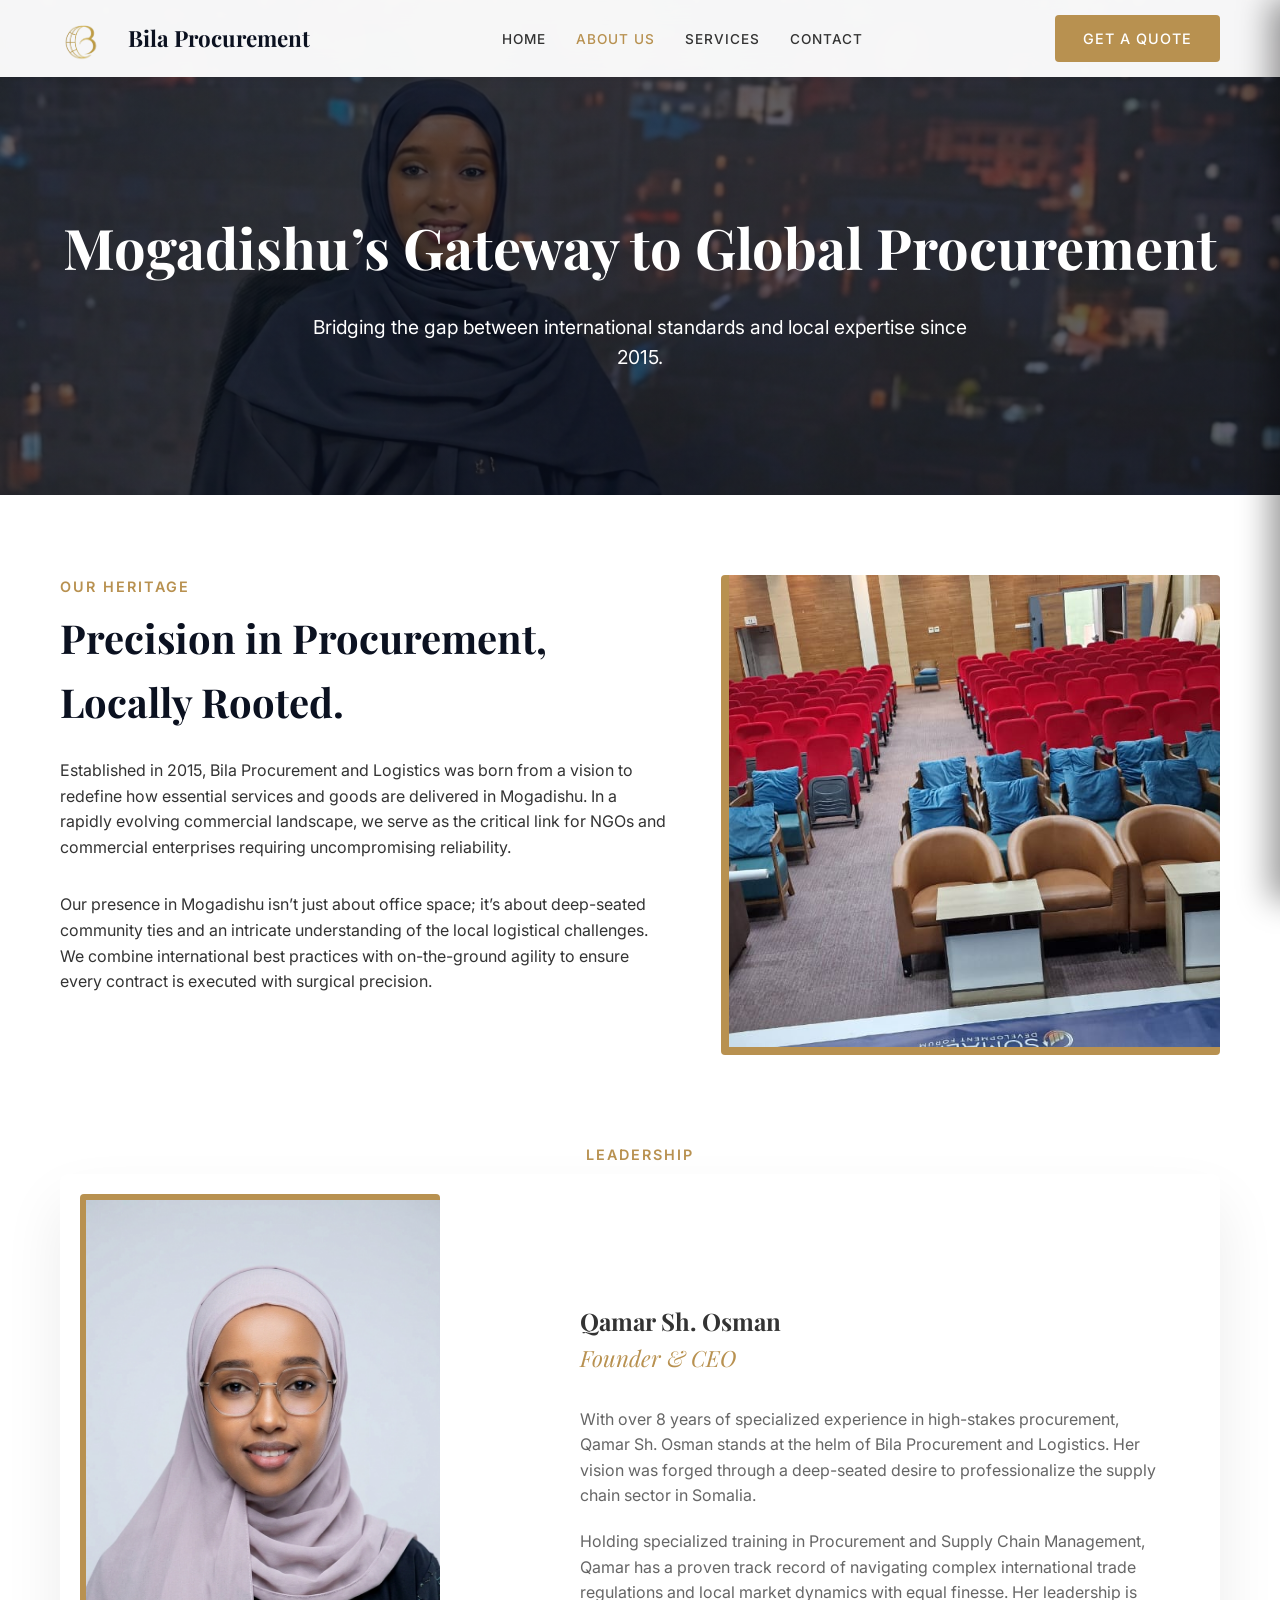
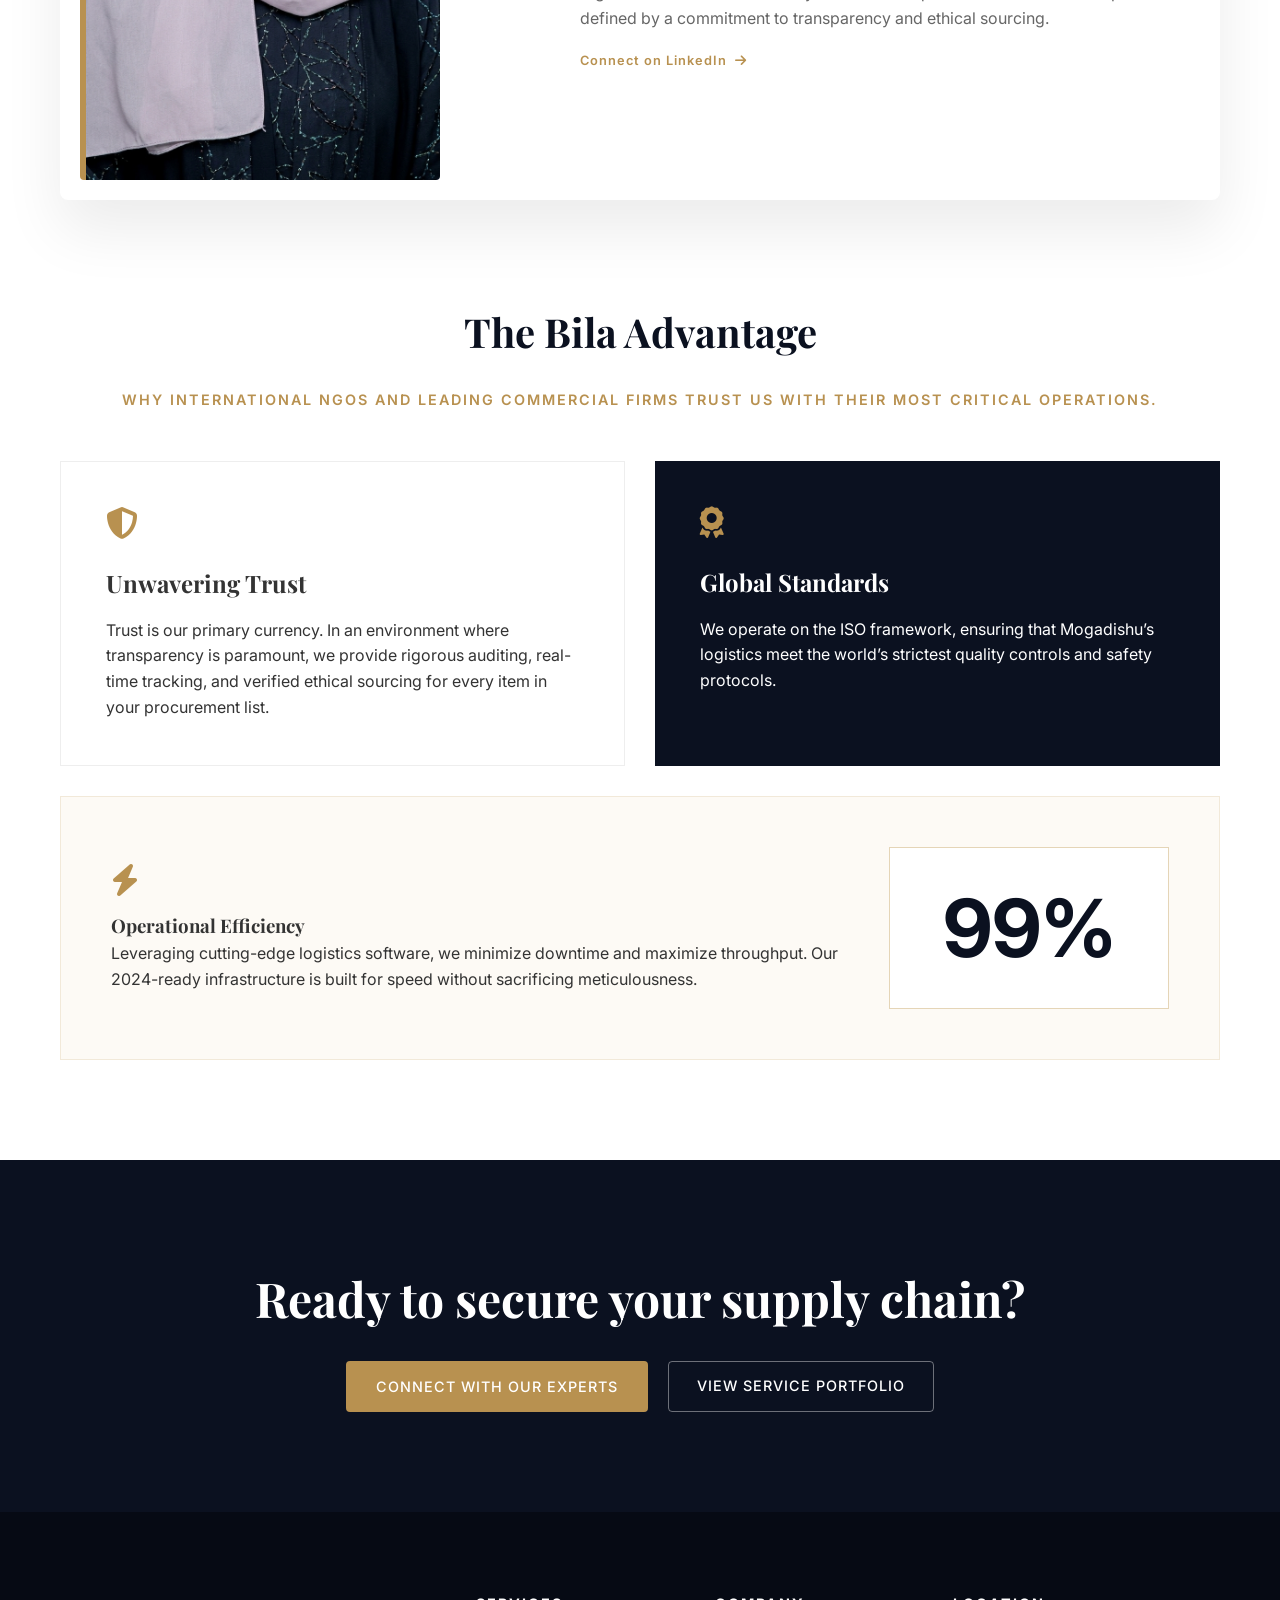
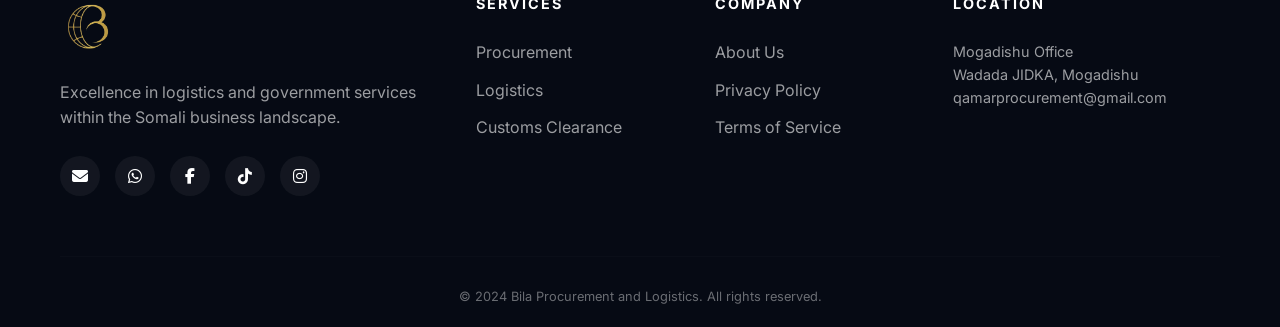
==== commit 1e93f064: "Upgrade image quality, fix hero background framing, and add responsive image rules" ====
--- a/about.html
+++ b/about.html
@@ -18,8 +18,8 @@
     <link rel="stylesheet" href="styles.css">
     <style>
         .about-hero {
-            height: 60vh;
-            background: linear-gradient(rgba(11, 17, 32, 0.6), rgba(11, 17, 32, 0.6)), url('assets/about_hero_new.jpeg') no-repeat center center/cover;
+            min-height: 55vh;
+            background: linear-gradient(rgba(11, 17, 32, 0.65), rgba(11, 17, 32, 0.65)), url('assets/contact_visual.png') no-repeat center 25%/cover;
             display: flex;
             align-items: center;
             justify-content: center;
@@ -180,6 +180,43 @@
             display: flex;
             align-items: center;
             justify-content: center;
+        }
+
+        /* Responsive Media Queries */
+        @media (max-width: 860px) {
+            .heritage-content {
+                grid-template-columns: 1fr;
+                gap: 30px;
+            }
+            .heritage-images img {
+                height: 320px;
+            }
+            .leader-card {
+                grid-template-columns: 1fr;
+            }
+            .leader-image {
+                padding: 15px;
+            }
+            .leader-image img {
+                height: 380px;
+                object-fit: cover;
+                object-position: center 20%;
+            }
+            .leader-info {
+                padding: 30px 20px;
+            }
+            .efficiency-card {
+                grid-template-columns: 1fr;
+                padding: 30px 20px;
+                gap: 25px;
+            }
+            .percentage-box {
+                font-size: 3.5rem;
+                padding: 25px;
+            }
+            .about-hero h1 {
+                font-size: 2.2rem;
+            }
         }
     </style>
 </head>
--- a/styles.css
+++ b/styles.css
@@ -29,6 +29,11 @@
     overflow-x: hidden;
 }
 
+img {
+    max-width: 100%;
+    image-rendering: -webkit-optimize-contrast;
+}
+
 .container {
     max-width: 1200px;
     margin: 0 auto;
@@ -198,9 +203,9 @@
 
 /* Hero Section */
 .hero {
-    height: 100vh;
+    min-height: 100vh;
     background: linear-gradient(rgba(11, 17, 32, 0.45), rgba(11, 17, 32, 0.45)), 
-                url('assets/presentation team11.png') no-repeat center center/cover;
+                url('assets/presentation_team.png') no-repeat center 20%/cover;
     display: flex;
     align-items: center;
     position: relative;
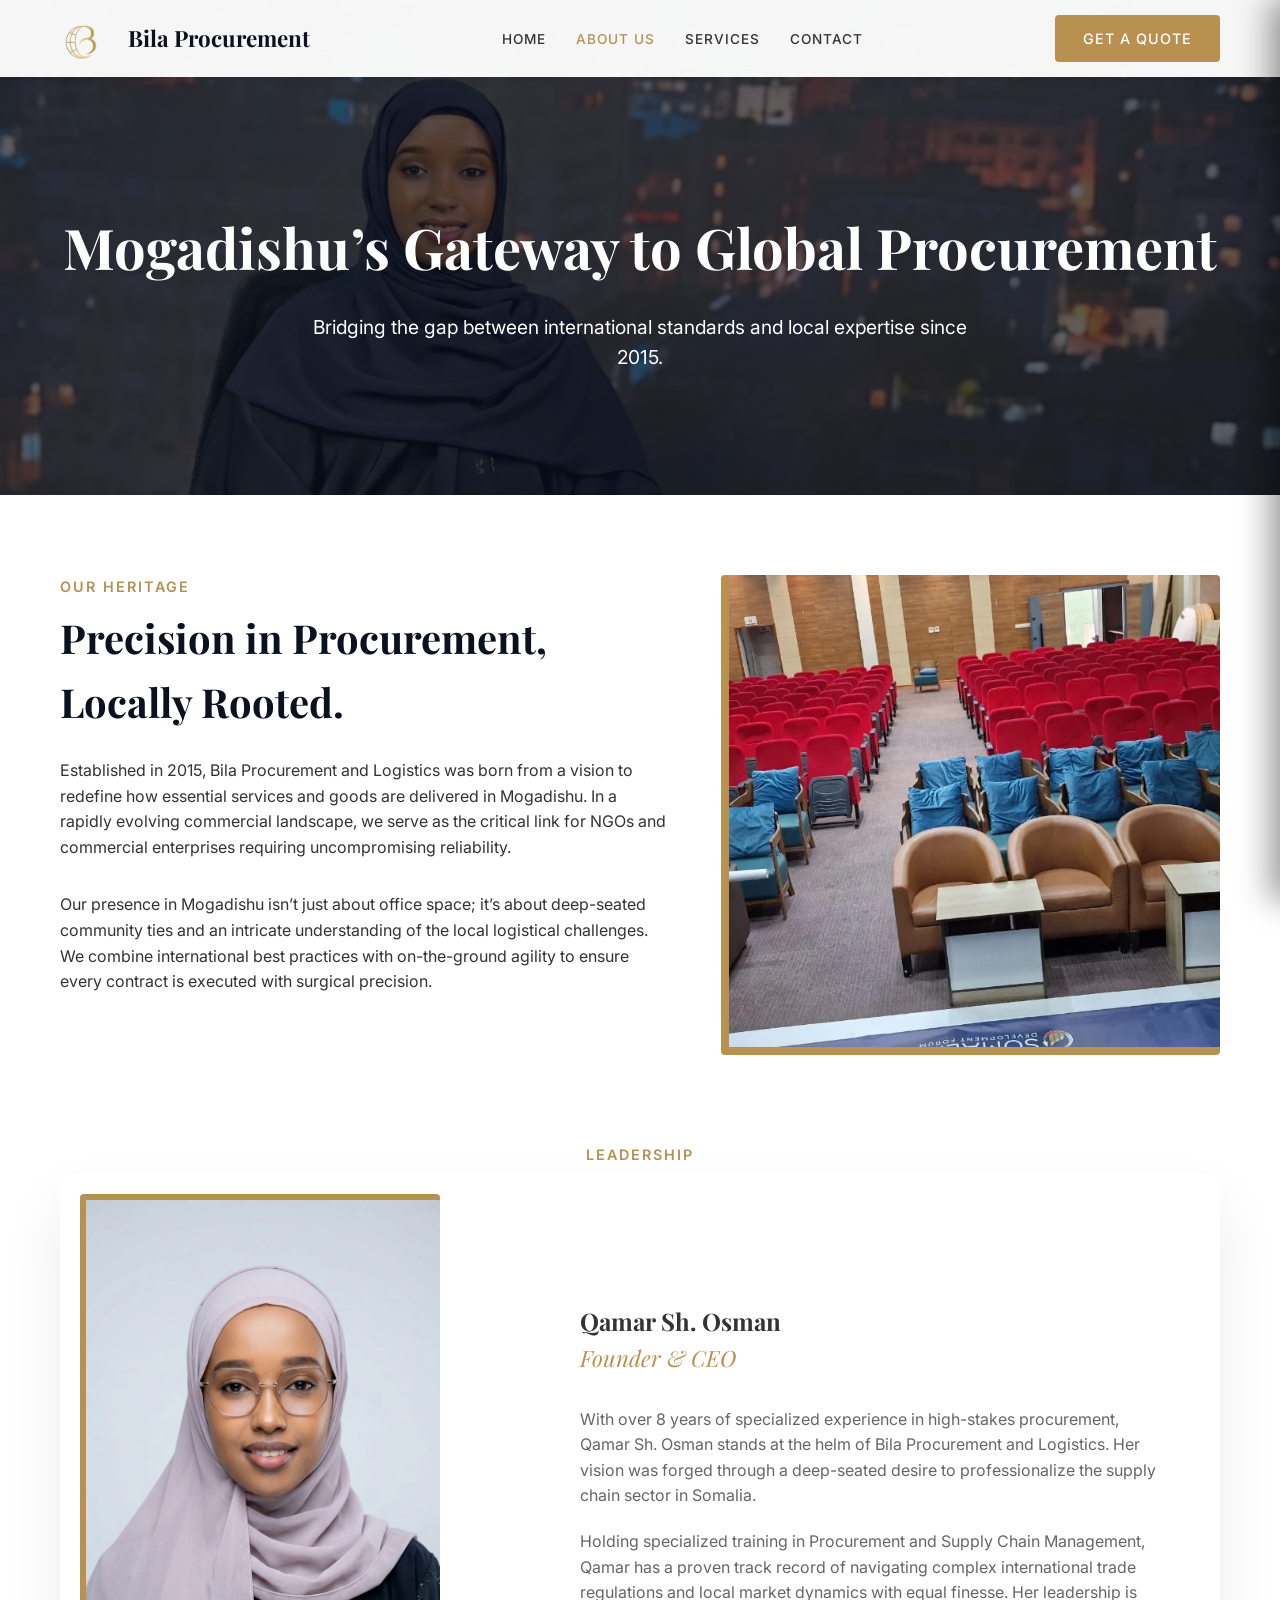
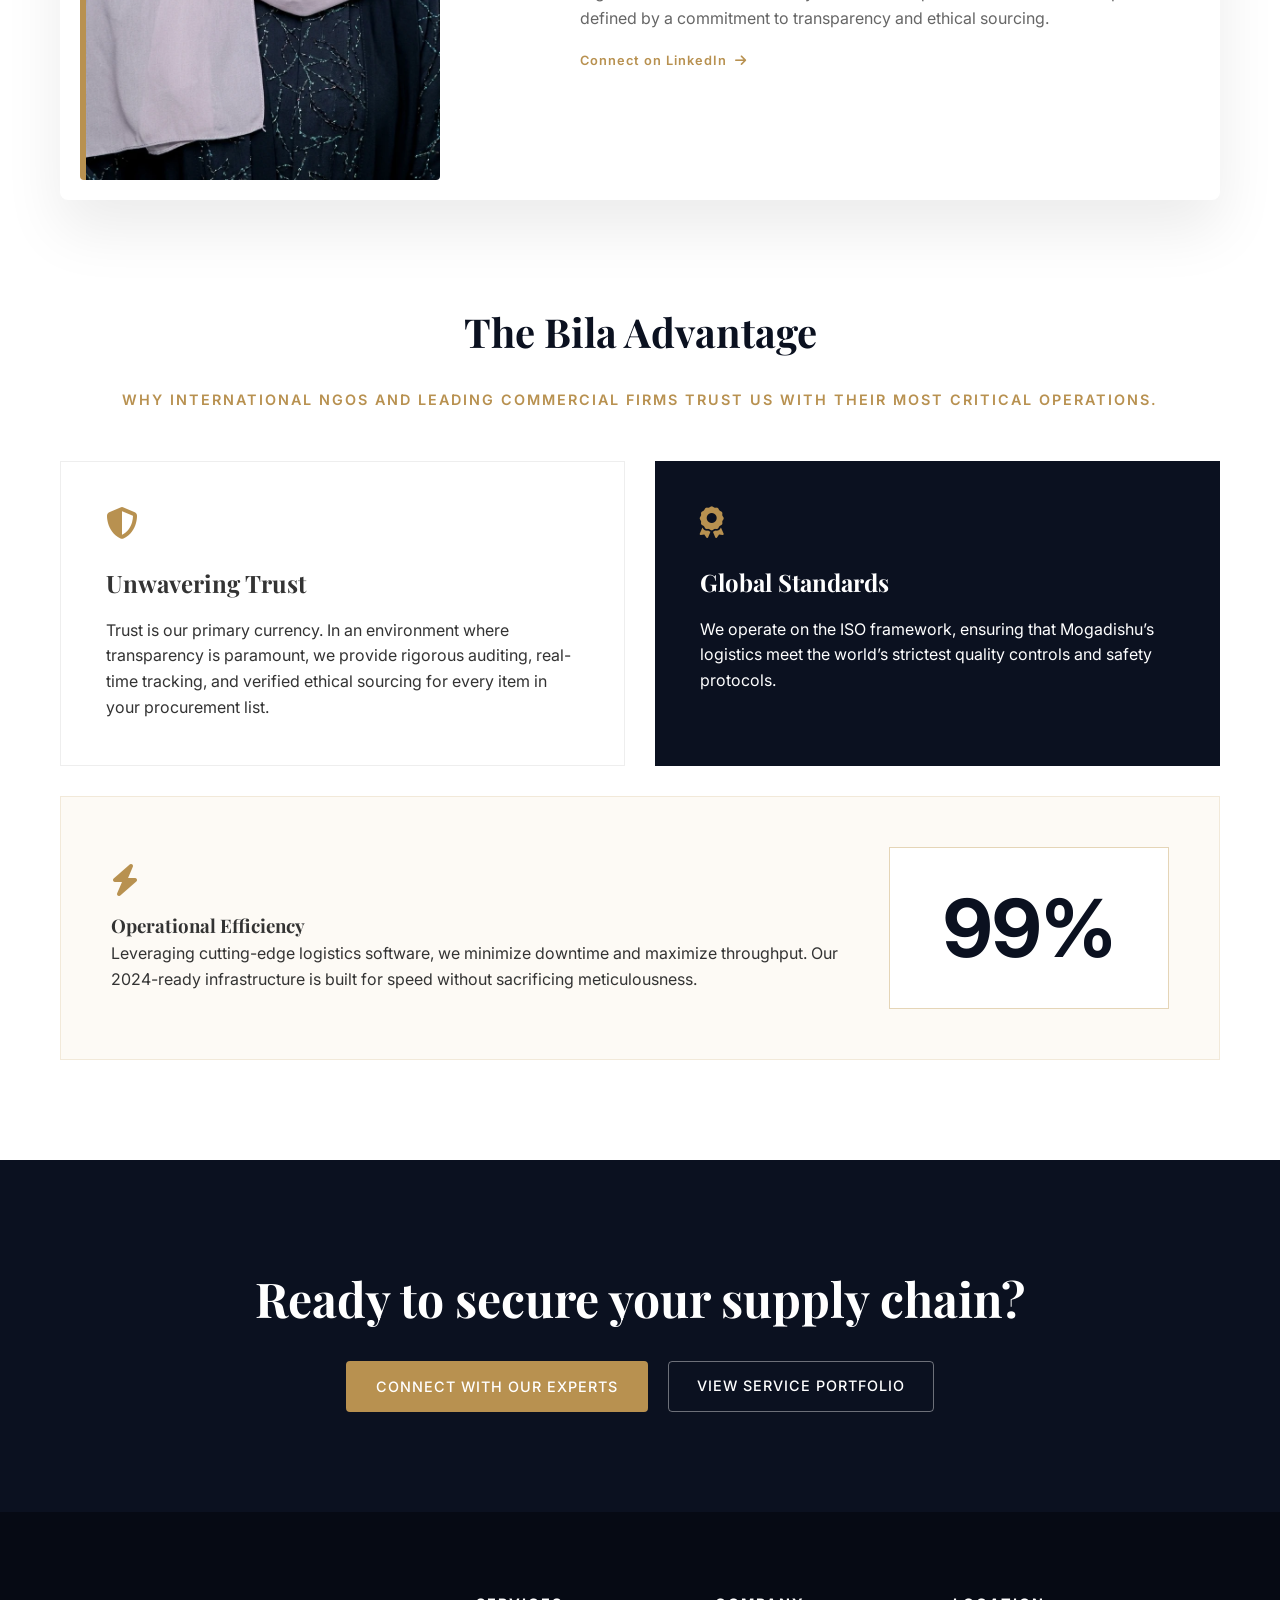
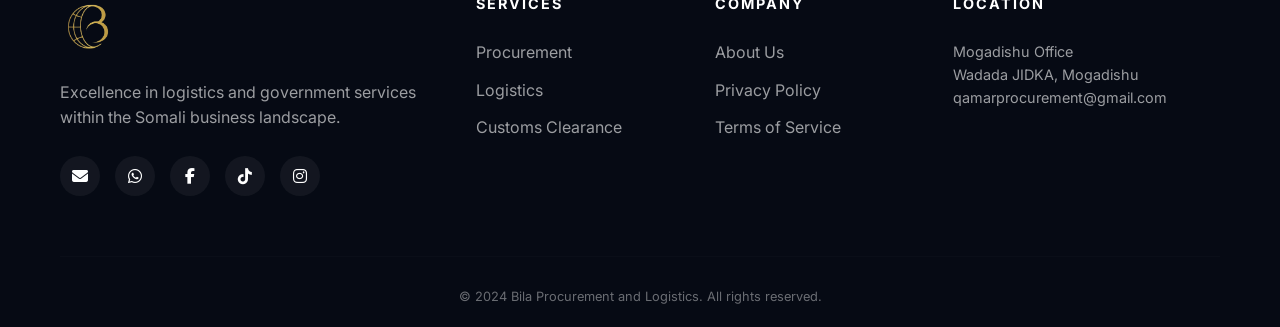
==== commit 67a90f38: "Optimize website loading speed: convert heavy images to WebP (88% reduction), add preloading and laz" ====
--- a/about.html
+++ b/about.html
@@ -14,12 +14,15 @@
     <!-- Font Awesome -->
     <link rel="stylesheet" href="https://cdnjs.cloudflare.com/ajax/libs/font-awesome/6.4.0/css/all.min.css">
     
+    <!-- Performance Preload -->
+    <link rel="preload" as="image" href="assets/contact_visual.webp" type="image/webp">
+
     <!-- Custom CSS -->
     <link rel="stylesheet" href="styles.css">
     <style>
         .about-hero {
             min-height: 55vh;
-            background: linear-gradient(rgba(11, 17, 32, 0.65), rgba(11, 17, 32, 0.65)), url('assets/contact_visual.png') no-repeat center 25%/cover;
+            background: linear-gradient(rgba(11, 17, 32, 0.65), rgba(11, 17, 32, 0.65)), url('assets/contact_visual.webp') no-repeat center 25%/cover;
             display: flex;
             align-items: center;
             justify-content: center;
@@ -225,7 +228,7 @@
     <nav class="navbar" id="navbar">
         <div class="container nav-container">
             <a href="index.html" class="logo">
-                <img src="assets/logo_rb.png" alt="Bila Procurement Logo" class="brand-logo">
+                <img src="assets/logo_rb.webp" alt="Bila Procurement Logo" class="brand-logo" width="45" height="36" decoding="async">
                 <span class="brand-name">Bila Procurement</span>
             </a>
             <ul class="nav-links">
@@ -258,7 +261,7 @@
                     <p class="mt-4">Our presence in Mogadishu isn’t just about office space; it’s about deep-seated community ties and an intricate understanding of the local logistical challenges. We combine international best practices with on-the-ground agility to ensure every contract is executed with surgical precision.</p>
                 </div>
                 <div class="heritage-images">
-                    <img src="assets/heritage_office.jpeg" alt="Strategic Operations Office">
+                    <img src="assets/heritage_office.webp" alt="Strategic Operations Office" loading="lazy" decoding="async" width="600" height="480">
                 </div>
             </div>
         </div>
@@ -270,7 +273,7 @@
             <span class="section-subtitle text-center">LEADERSHIP</span>
             <div class="leader-card">
                 <div class="leader-image">
-                    <img src="assets/owner_profile.png" alt="Qamar Sh. Osman - Founder & CEO">
+                    <img src="assets/owner_profile.webp" alt="Qamar Sh. Osman - Founder & CEO" loading="lazy" decoding="async" width="400" height="500">
                 </div>
                 <div class="leader-info">
                     <h2>Qamar Sh. Osman</h2>
@@ -330,7 +333,7 @@
         <div class="container">
             <div class="footer-grid">
                 <div class="footer-col brand-col">
-                    <img src="assets/logo_rb.png" alt="Bila Procurement Logo" class="brand-logo footer-img-logo">
+                    <img src="assets/logo_rb.webp" alt="Bila Procurement Logo" class="brand-logo footer-img-logo" width="60" height="48" loading="lazy" decoding="async">
                     <p>Excellence in logistics and government services within the Somali business landscape.</p>
                     <div class="social-links">
                         <a href="mailto:qamarprocurement@gmail.com"><i class="fa-solid fa-envelope"></i></a>
--- a/styles.css
+++ b/styles.css
@@ -205,7 +205,7 @@
 .hero {
     min-height: 100vh;
     background: linear-gradient(rgba(11, 17, 32, 0.45), rgba(11, 17, 32, 0.45)), 
-                url('assets/presentation_team.png') no-repeat center 20%/cover;
+                url('assets/presentation_team.webp') no-repeat center 20%/cover;
     display: flex;
     align-items: center;
     position: relative;
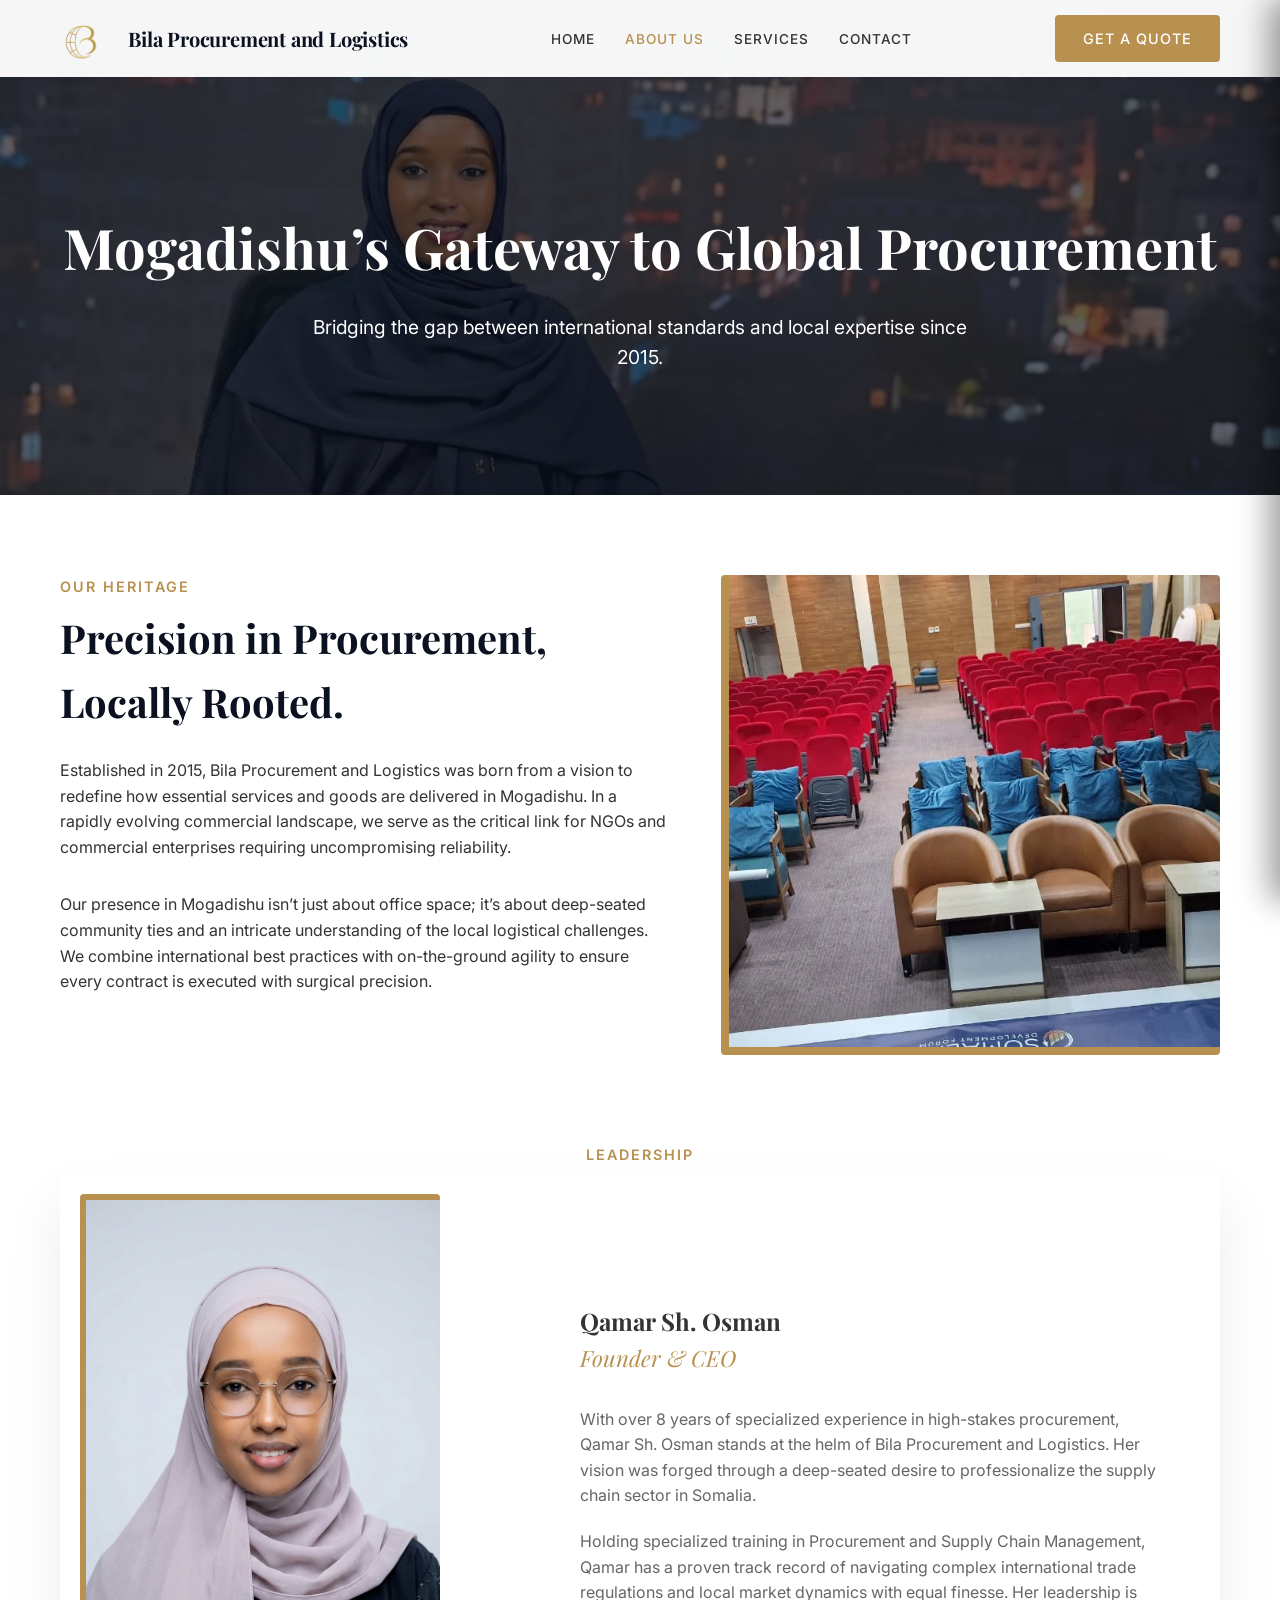
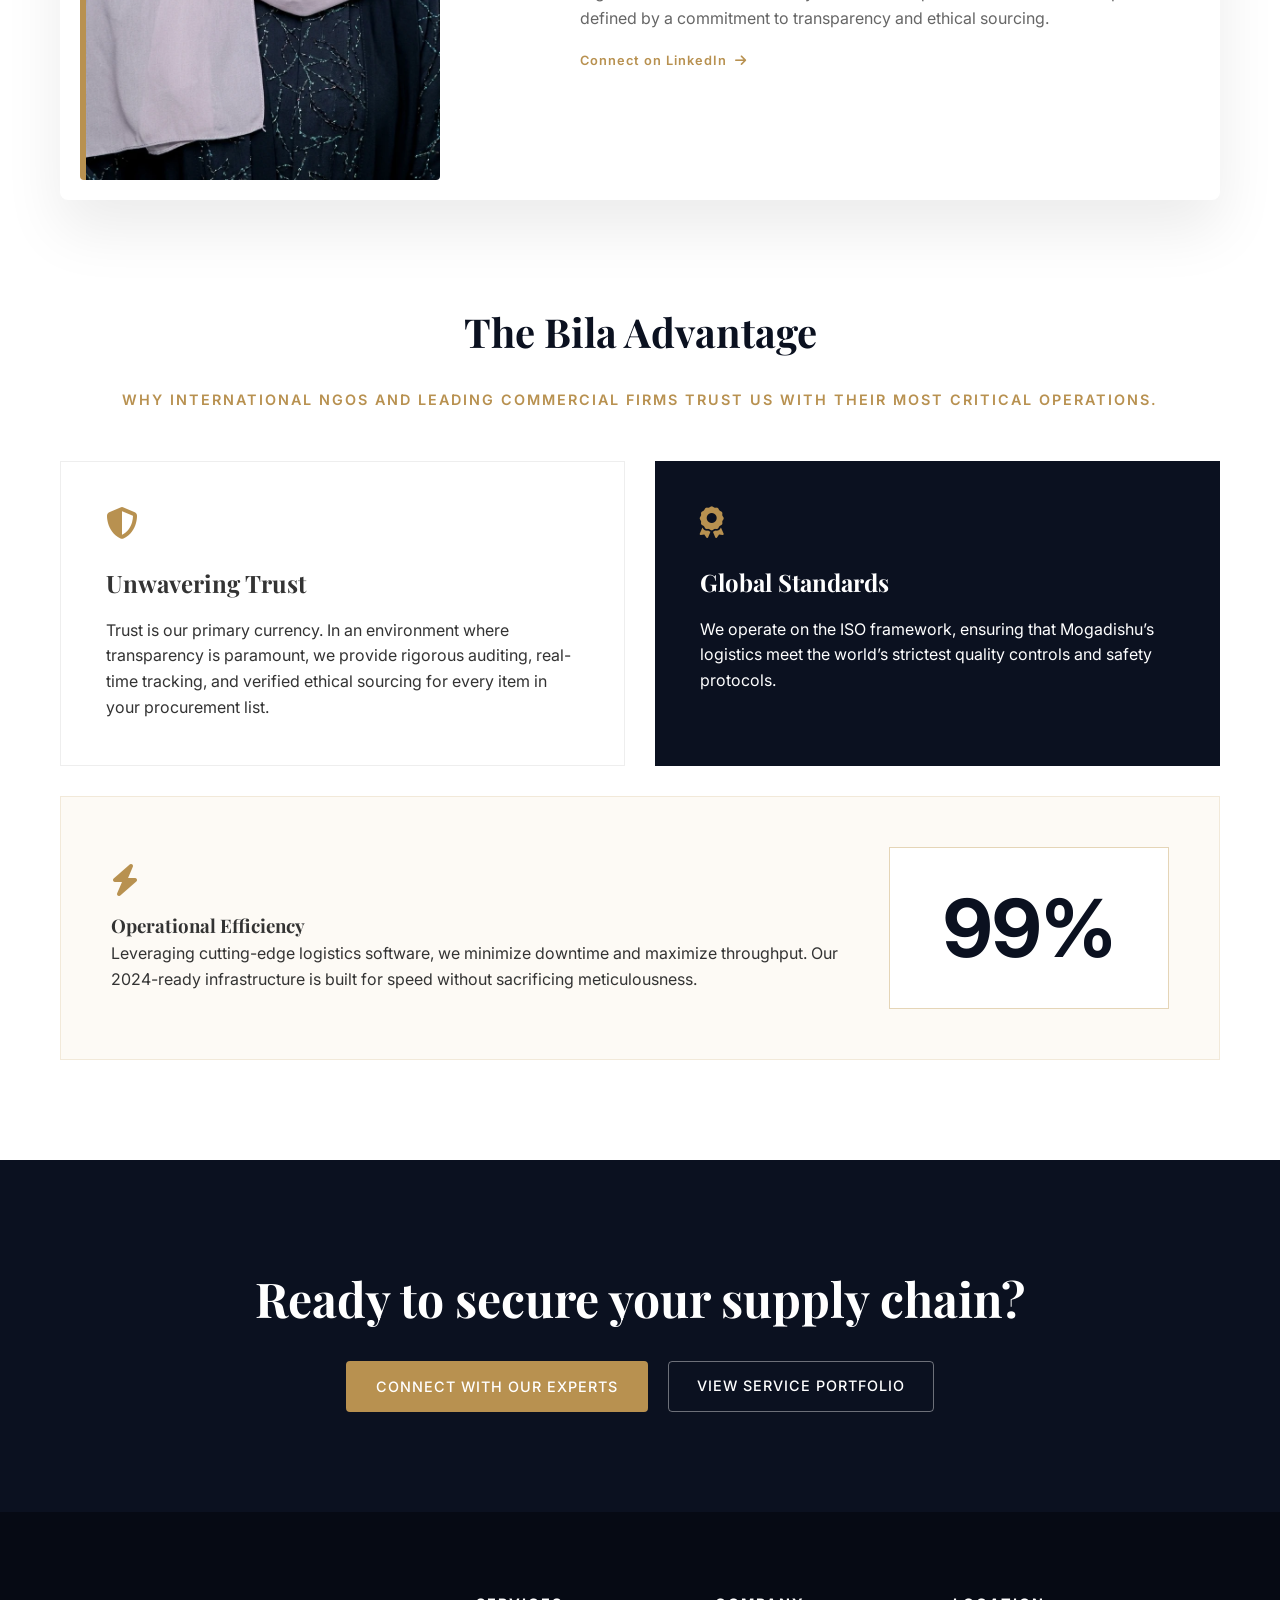
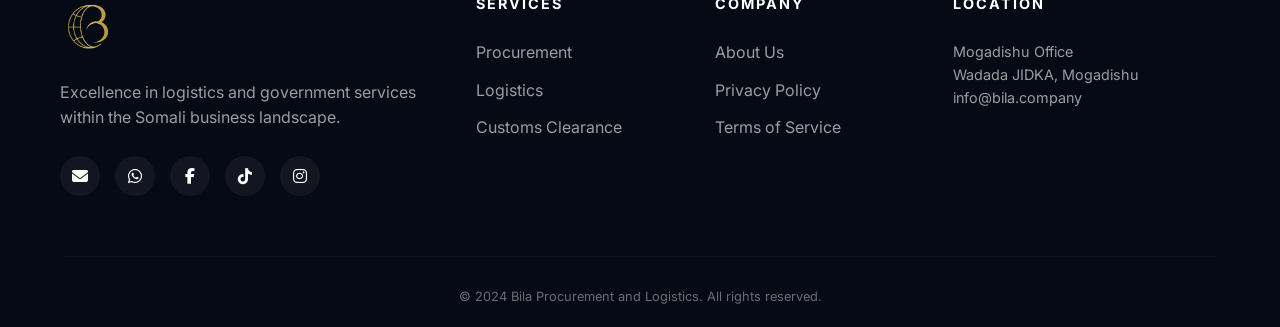
==== commit 02c3a788: "Optimize SEO, add sitemap, robots.txt, Schema.org structured data, and update contact email to info@" ====
--- a/about.html
+++ b/about.html
@@ -3,8 +3,39 @@
 <head>
     <meta charset="UTF-8">
     <meta name="viewport" content="width=device-width, initial-scale=1.0">
-    <meta name="description" content="About Bila Procurement - Our heritage, leadership, and operational excellence in Somalia.">
-    <title>About Us | Bila Procurement</title>
+    <title>About Us | Bila Procurement and Logistics</title>
+    <meta name="description" content="Learn about Bila Procurement and Logistics - Our heritage, leadership, and operational excellence in procurement and logistics management systems across Somalia and East Africa since 2015.">
+    <meta name="keywords" content="About Bila Procurement and Logistics, Procurement Management System, Logistics Management System, Somalia procurement leaders, Mogadishu logistics company, Qamar Sh. Osman, East Africa supply chain">
+    <meta name="author" content="Bila Procurement and Logistics">
+    <meta name="theme-color" content="#0b1120">
+
+    <!-- Search Engine Crawling Directives -->
+    <meta name="robots" content="index, follow, max-image-preview:large, max-snippet:-1, max-video-preview:-1">
+    <meta name="googlebot" content="index, follow">
+
+    <!-- Canonical URL -->
+    <link rel="canonical" href="https://statuesque-fenglisu-910330.netlify.app/about.html">
+
+    <!-- Open Graph / Social Media Preview -->
+    <meta property="og:type" content="website">
+    <meta property="og:locale" content="en_US">
+    <meta property="og:url" content="https://statuesque-fenglisu-910330.netlify.app/about.html">
+    <meta property="og:site_name" content="Bila Procurement and Logistics">
+    <meta property="og:title" content="About Us | Bila Procurement and Logistics">
+    <meta property="og:description" content="Learn about Bila Procurement and Logistics - Our heritage, leadership, and operational excellence in procurement and logistics management systems across Somalia and East Africa since 2015.">
+    <meta property="og:image" content="https://statuesque-fenglisu-910330.netlify.app/assets/heritage_office.webp">
+    <meta property="og:image:alt" content="Bila Procurement and Logistics Strategic Operations Office">
+
+    <!-- Twitter / X Cards -->
+    <meta name="twitter:card" content="summary_large_image">
+    <meta name="twitter:url" content="https://statuesque-fenglisu-910330.netlify.app/about.html">
+    <meta name="twitter:title" content="About Us | Bila Procurement and Logistics">
+    <meta name="twitter:description" content="Learn about Bila Procurement and Logistics - Our heritage, leadership, and operational excellence in procurement and logistics management systems across Somalia and East Africa since 2015.">
+    <meta name="twitter:image" content="https://statuesque-fenglisu-910330.netlify.app/assets/heritage_office.webp">
+
+    <!-- Favicon & Touch Icons -->
+    <link rel="icon" type="image/webp" href="assets/logo_rb.webp">
+    <link rel="apple-touch-icon" href="assets/logo_rb.png">
     
     <!-- Google Fonts -->
     <link rel="preconnect" href="https://fonts.googleapis.com">
@@ -19,6 +50,46 @@
 
     <!-- Custom CSS -->
     <link rel="stylesheet" href="styles.css">
+
+    <!-- Schema.org JSON-LD Structured Data -->
+    <script type="application/ld+json">
+    {
+      "@context": "https://schema.org",
+      "@graph": [
+        {
+          "@type": "AboutPage",
+          "@id": "https://statuesque-fenglisu-910330.netlify.app/about.html#webpage",
+          "url": "https://statuesque-fenglisu-910330.netlify.app/about.html",
+          "name": "About Us | Bila Procurement and Logistics",
+          "description": "Our heritage, leadership, and operational excellence in procurement and logistics management systems across Somalia and East Africa.",
+          "isPartOf": {
+            "@type": "WebSite",
+            "@id": "https://statuesque-fenglisu-910330.netlify.app/#website",
+            "name": "Bila Procurement and Logistics",
+            "url": "https://statuesque-fenglisu-910330.netlify.app/"
+          }
+        },
+        {
+          "@type": "BreadcrumbList",
+          "@id": "https://statuesque-fenglisu-910330.netlify.app/about.html#breadcrumb",
+          "itemListElement": [
+            {
+              "@type": "ListItem",
+              "position": 1,
+              "name": "Home",
+              "item": "https://statuesque-fenglisu-910330.netlify.app/"
+            },
+            {
+              "@type": "ListItem",
+              "position": 2,
+              "name": "About Us",
+              "item": "https://statuesque-fenglisu-910330.netlify.app/about.html"
+            }
+          ]
+        }
+      ]
+    }
+    </script>
     <style>
         .about-hero {
             min-height: 55vh;
@@ -228,8 +299,8 @@
     <nav class="navbar" id="navbar">
         <div class="container nav-container">
             <a href="index.html" class="logo">
-                <img src="assets/logo_rb.webp" alt="Bila Procurement Logo" class="brand-logo" width="45" height="36" decoding="async">
-                <span class="brand-name">Bila Procurement</span>
+                <img src="assets/logo_rb.webp" alt="Bila Procurement and Logistics Logo" class="brand-logo" width="45" height="36" decoding="async">
+                <span class="brand-name">Bila Procurement and Logistics</span>
             </a>
             <ul class="nav-links">
                 <li><a href="index.html">HOME</a></li>
@@ -333,10 +404,10 @@
         <div class="container">
             <div class="footer-grid">
                 <div class="footer-col brand-col">
-                    <img src="assets/logo_rb.webp" alt="Bila Procurement Logo" class="brand-logo footer-img-logo" width="60" height="48" loading="lazy" decoding="async">
+                    <img src="assets/logo_rb.webp" alt="Bila Procurement and Logistics Logo" class="brand-logo footer-img-logo" width="60" height="48" loading="lazy" decoding="async">
                     <p>Excellence in logistics and government services within the Somali business landscape.</p>
                     <div class="social-links">
-                        <a href="mailto:qamarprocurement@gmail.com"><i class="fa-solid fa-envelope"></i></a>
+                        <a href="mailto:info@bila.company"><i class="fa-solid fa-envelope"></i></a>
                         <a href="https://wa.me/252612448933" target="_blank"><i class="fa-brands fa-whatsapp"></i></a>
                         <a href="https://www.facebook.com/profile.php?id=61586562456490" target="_blank"><i class="fa-brands fa-facebook-f"></i></a>
                         <a href="https://www.tiktok.com/@bilaprocurementandlogis?_r=1&_t=ZS-967D7Y0kADg" target="_blank"><i class="fa-brands fa-tiktok"></i></a>
@@ -361,7 +432,7 @@
                 </div>
                 <div class="footer-col">
                     <h4>LOCATION</h4>
-                    <p style="opacity: 0.6; font-size: 0.9rem;">Mogadishu Office<br>Wadada JIDKA, Mogadishu<br>qamarprocurement@gmail.com</p>
+                    <p style="opacity: 0.6; font-size: 0.9rem;">Mogadishu Office<br>Wadada JIDKA, Mogadishu<br>info@bila.company</p>
                 </div>
             </div>
             <div class="footer-bottom">
--- a/styles.css
+++ b/styles.css
@@ -156,8 +156,19 @@
 
 .brand-name {
     color: var(--primary-color);
-    font-size: 1.4rem;
+    font-size: 1.25rem;
     font-weight: 700;
+    letter-spacing: -0.2px;
+}
+
+.hero-eyebrow {
+    display: inline-block;
+    color: var(--secondary-color);
+    font-weight: 600;
+    letter-spacing: 2px;
+    text-transform: uppercase;
+    font-size: 0.95rem;
+    margin-bottom: 15px;
 }
 
 .footer-img-logo {
@@ -720,6 +731,11 @@
 }
 
 /* Responsive */
+@media (max-width: 1150px) {
+    .brand-name { font-size: 1.15rem; }
+    .nav-links { gap: 20px; }
+}
+
 @media (max-width: 1024px) {
     .hero h1 { font-size: 3rem; }
     .services-grid { grid-template-columns: repeat(2, 1fr); }
@@ -729,6 +745,7 @@
 @media (max-width: 900px) {
     .nav-links, .navbar .btn { display: none; }
     .mobile-menu-btn { display: block; }
+    .brand-name { font-size: 1.15rem; }
 }
 
 @media (max-width: 768px) {
@@ -742,7 +759,8 @@
 }
 
 @media (max-width: 480px) {
-    .brand-name { font-size: 1.15rem; }
+    .brand-name { font-size: 0.98rem; }
+    .brand-logo { height: 38px; }
     .hero h1 { font-size: 1.85rem; }
     .stats-grid { grid-template-columns: 1fr; }
     .footer-grid { grid-template-columns: 1fr; }
